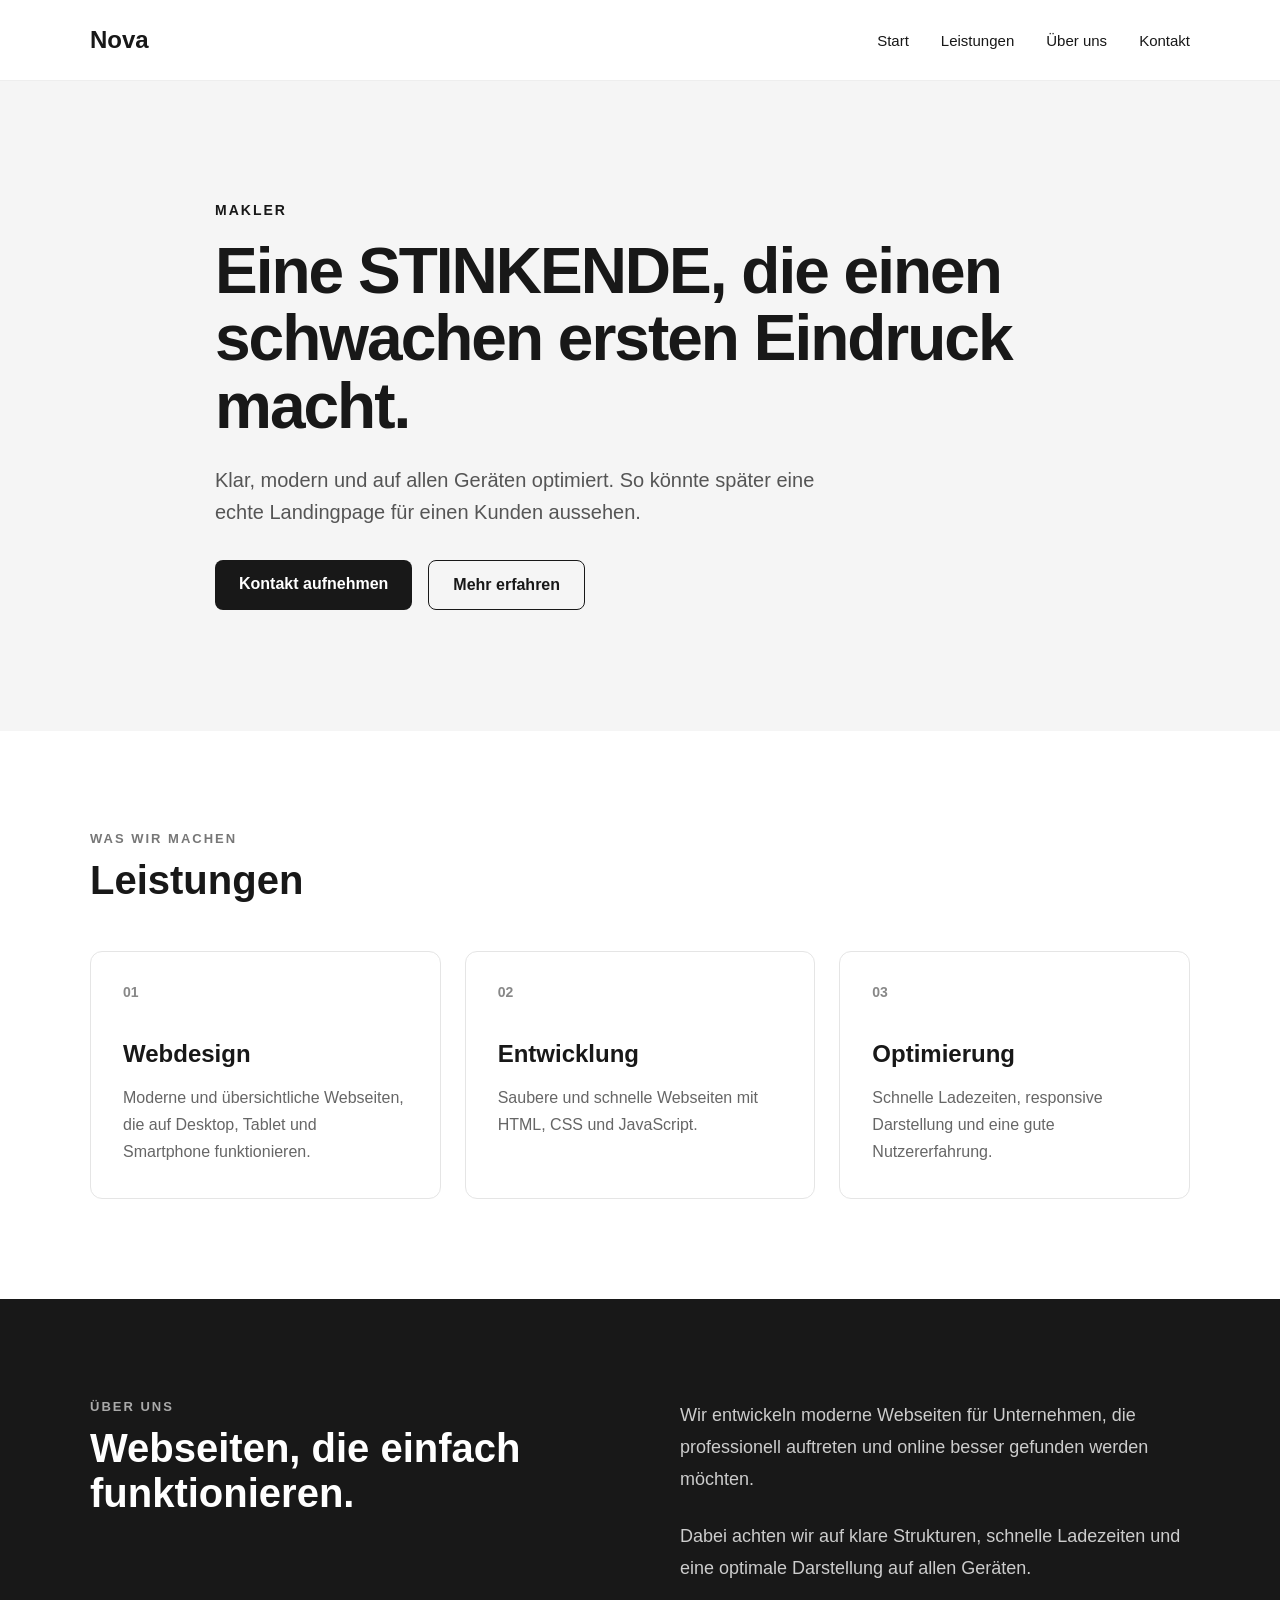
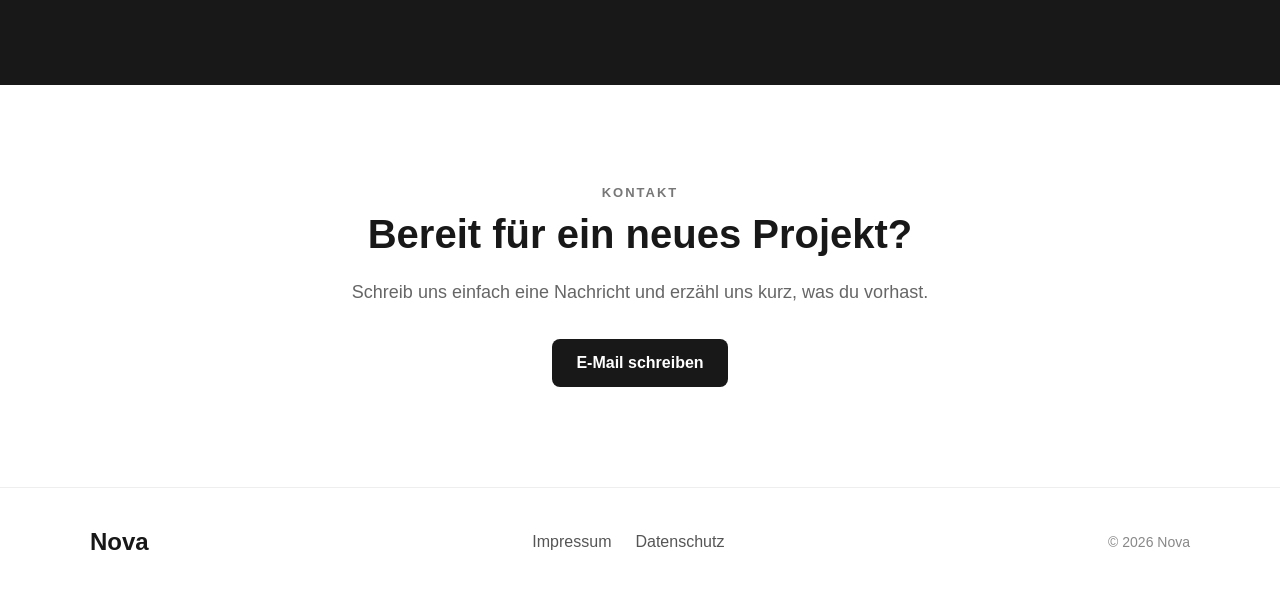
==== index.html @ 4a068061 "Update again hero headline" ====
<!DOCTYPE html>
<html lang="de">
<head>
    <meta charset="UTF-8">
    <meta name="viewport" content="width=device-width, initial-scale=1.0">

    <title>Makler</title>

    <link rel="stylesheet" href="css/style.css">
</head>

<body>

    <header class="header">
        <div class="container nav">
            <div class="logo">Nova</div>

            <nav>
                <a href="#start">Start</a>
                <a href="#leistungen">Leistungen</a>
                <a href="#ueber-uns">Über uns</a>
                <a href="#kontakt">Kontakt</a>
            </nav>
        </div>
    </header>

    <main>
        <section class="hero" id="start">
            <div class="container hero-content">
                <p class="eyebrow">MAKLER</p>

                <h1>Eine STINKENDE, die einen schwachen ersten Eindruck macht.</h1>

                <p class="hero-text">
                    Klar, modern und auf allen Geräten optimiert.
                    So könnte später eine echte Landingpage für einen Kunden aussehen.
                </p>

                <div class="hero-buttons">
                    <a class="button primary" href="#kontakt">Kontakt aufnehmen</a>
                    <a class="button secondary" href="#leistungen">Mehr erfahren</a>
                </div>
            </div>
        </section>

        <section class="section" id="leistungen">
    <div class="container">
        <p class="section-label">WAS WIR MACHEN</p>
        <h2>Leistungen</h2>

        <div class="services-grid">

            <article class="service-card">
                <span class="service-number">01</span>
                <h3>Webdesign</h3>
                <p>
                    Moderne und übersichtliche Webseiten,
                    die auf Desktop, Tablet und Smartphone funktionieren.
                </p>
            </article>

            <article class="service-card">
                <span class="service-number">02</span>
                <h3>Entwicklung</h3>
                <p>
                    Saubere und schnelle Webseiten mit HTML,
                    CSS und JavaScript.
                </p>
            </article>

            <article class="service-card">
                <span class="service-number">03</span>
                <h3>Optimierung</h3>
                <p>
                    Schnelle Ladezeiten, responsive Darstellung
                    und eine gute Nutzererfahrung.
                </p>
            </article>

        </div>
    </div>
</section>

        <section class="section about" id="ueber-uns">
    <div class="container about-grid">

        <div>
            <p class="section-label">ÜBER UNS</p>
            <h2>Webseiten, die einfach funktionieren.</h2>
        </div>

        <div class="about-text">
            <p>
                Wir entwickeln moderne Webseiten für Unternehmen,
                die professionell auftreten und online besser gefunden werden möchten.
            </p>

            <p>
                Dabei achten wir auf klare Strukturen, schnelle Ladezeiten
                und eine optimale Darstellung auf allen Geräten.
            </p>
        </div>

    </div>
</section>

        <section class="section contact" id="kontakt">
    <div class="container contact-content">

        <p class="section-label">KONTAKT</p>

        <h2>Bereit für ein neues Projekt?</h2>

        <p>
            Schreib uns einfach eine Nachricht und erzähl uns kurz,
            was du vorhast.
        </p>

        <a class="button primary" href="mailto:kontakt@example.de">
            E-Mail schreiben
        </a>

    </div>
</section>
    </main>

    <footer class="footer">
    <div class="container footer-content">

        <div class="logo">Nova</div>

        <div class="footer-links">
            <a href="#">Impressum</a>
            <a href="#">Datenschutz</a>
        </div>

        <p>© 2026 Nova</p>

    </div>
</footer>

    <script src="js/main.js"></script>
</body>
</html>
---- css/style.css ----
* {
    margin: 0;
    padding: 0;
    box-sizing: border-box;
}

html {
    scroll-behavior: smooth;
}

body {
    font-family: Arial, sans-serif;
    color: #181818;
    background: #ffffff;
}

.container {
    width: min(1100px, 90%);
    margin: 0 auto;
}

/* Navigation */

.header {
    border-bottom: 1px solid #eeeeee;
    background: #ffffff;
}

.nav {
    height: 80px;

    display: flex;
    align-items: center;
    justify-content: space-between;
}

.logo {
    font-size: 24px;
    font-weight: bold;
}

nav {
    display: flex;
    gap: 32px;
}

nav a {
    color: #181818;
    text-decoration: none;
    font-size: 15px;
}

/* Hero */

.hero {
    min-height: 650px;

    display: flex;
    align-items: center;

    background: #f5f5f5;
}

.hero-content {
    max-width: 850px;
}

.eyebrow {
    margin-bottom: 20px;

    font-size: 14px;
    font-weight: bold;
    letter-spacing: 2px;
}

.hero h1 {
    max-width: 800px;

    font-size: 64px;
    line-height: 1.05;
    letter-spacing: -2px;
}

.hero-text {
    max-width: 600px;
    margin-top: 24px;

    font-size: 20px;
    line-height: 1.6;
    color: #555555;
}

.hero-buttons {
    display: flex;
    gap: 16px;

    margin-top: 32px;
}

.button {
    display: inline-block;

    padding: 15px 24px;

    border-radius: 8px;

    text-decoration: none;
    font-weight: bold;
}

.primary {
    background: #181818;
    color: white;
}

.secondary {
    border: 1px solid #181818;
    color: #181818;
}

/* weitere Bereiche */

.section {
    padding: 100px 0;
}

.section h2 {
    font-size: 40px;
}

.section-label {
    margin-bottom: 12px;

    font-size: 13px;
    font-weight: bold;
    letter-spacing: 2px;
    color: #777777;
}

.services-grid {
    display: grid;
    grid-template-columns: repeat(3, 1fr);
    gap: 24px;

    margin-top: 48px;
}

.service-card {
    padding: 32px;

    border: 1px solid #e5e5e5;
    border-radius: 12px;

    background: #ffffff;
}

.service-number {
    display: block;

    margin-bottom: 40px;

    font-size: 14px;
    font-weight: bold;
    color: #888888;
}

.service-card h3 {
    margin-bottom: 16px;

    font-size: 24px;
}

.service-card p {
    line-height: 1.7;
    color: #666666;
}

/* Über uns */

.about {
    background: #181818;
    color: #ffffff;
}

.about-grid {
    display: grid;
    grid-template-columns: 1fr 1fr;
    gap: 80px;
}

.about h2 {
    max-width: 500px;
}

.about .section-label {
    color: #aaaaaa;
}

.about-text {
    display: flex;
    flex-direction: column;
    gap: 24px;

    font-size: 18px;
    line-height: 1.8;
    color: #cccccc;
}

/* Kontakt */

.contact {
    text-align: center;
}

.contact-content {
    max-width: 700px;
}

.contact h2 {
    margin-bottom: 20px;
}

.contact p:not(.section-label) {
    margin-bottom: 32px;

    font-size: 18px;
    line-height: 1.7;
    color: #666666;
}

/* Footer */

.footer {
    padding: 40px 0;

    border-top: 1px solid #eeeeee;
}

.footer-content {
    display: flex;
    align-items: center;
    justify-content: space-between;
    gap: 24px;
}

.footer-links {
    display: flex;
    gap: 24px;
}

.footer a {
    color: #555555;
    text-decoration: none;
}

.footer p {
    font-size: 14px;
    color: #888888;
}

@media (max-width: 800px) {

    .about-grid {
    grid-template-columns: 1fr;
    gap: 40px;
}

.footer-content {
    flex-direction: column;
}
    .nav {
        height: auto;
        padding: 24px 0;

        flex-direction: column;
        gap: 20px;
    }

    nav {
        flex-wrap: wrap;
        justify-content: center;
        gap: 16px;
    }

    .hero {
        min-height: auto;
        padding: 100px 0;
    }

    .hero h1 {
        font-size: 44px;
        letter-spacing: -1px;
    }

    .hero-text {
        font-size: 18px;
    }

    .hero-buttons {
        flex-direction: column;
        align-items: flex-start;
    }

    .services-grid {
        grid-template-columns: 1fr;
    }

    .section {
        padding: 70px 0;
    }
}
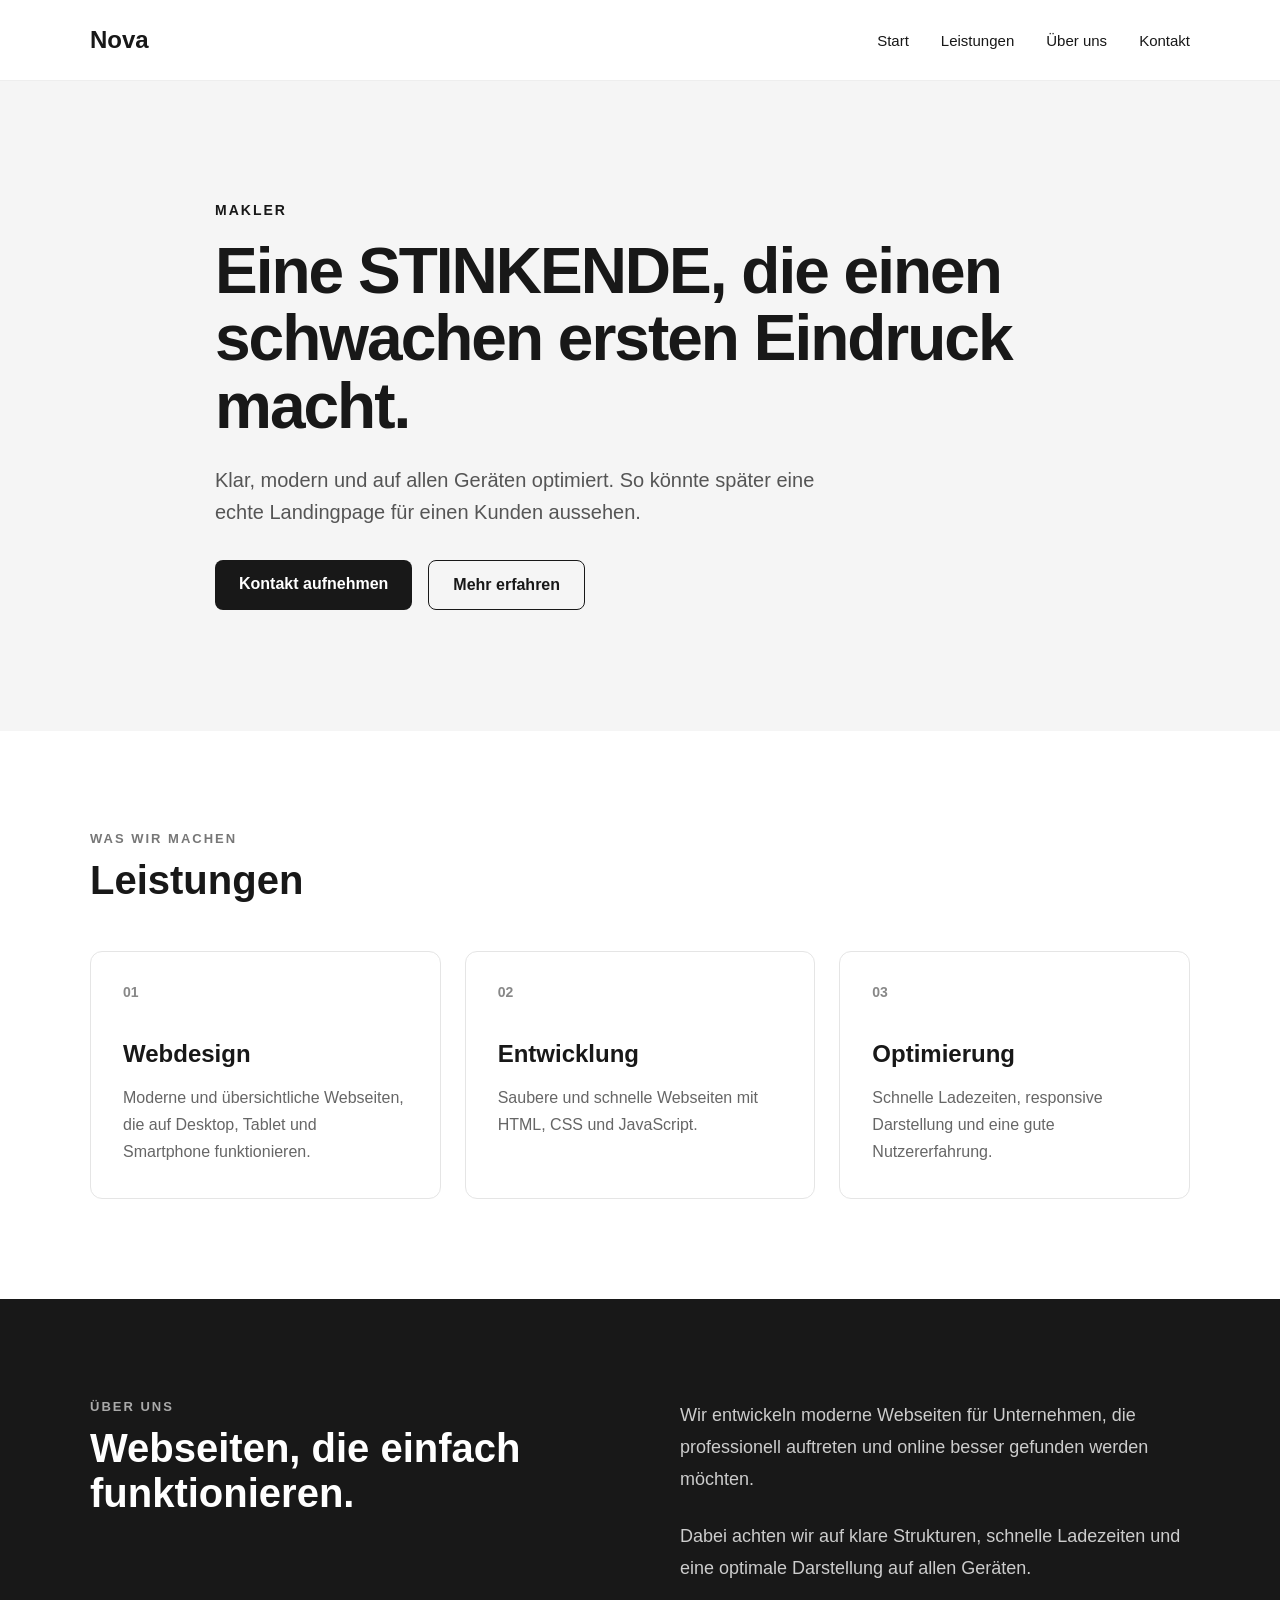
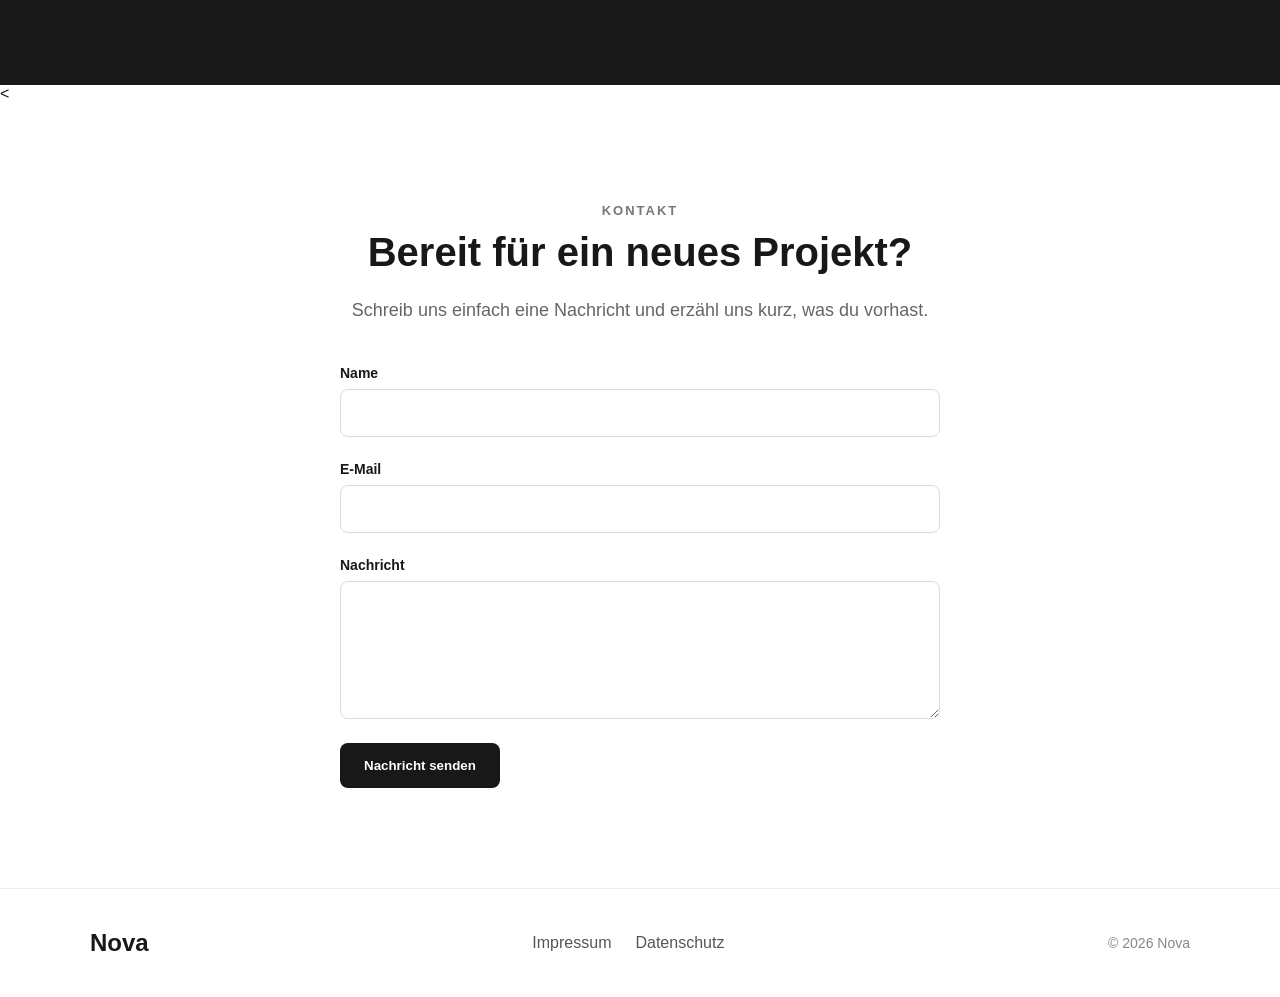
==== commit ebb48c97: "Add contact form" ====
--- a/index.html
+++ b/index.html
@@ -1,5 +1,6 @@
 <!DOCTYPE html>
 <html lang="de">
+
 <head>
     <meta charset="UTF-8">
     <meta name="viewport" content="width=device-width, initial-scale=1.0">
@@ -44,101 +45,119 @@
         </section>
 
         <section class="section" id="leistungen">
-    <div class="container">
-        <p class="section-label">WAS WIR MACHEN</p>
-        <h2>Leistungen</h2>
+            <div class="container">
+                <p class="section-label">WAS WIR MACHEN</p>
+                <h2>Leistungen</h2>
 
-        <div class="services-grid">
+                <div class="services-grid">
 
-            <article class="service-card">
-                <span class="service-number">01</span>
-                <h3>Webdesign</h3>
-                <p>
-                    Moderne und übersichtliche Webseiten,
-                    die auf Desktop, Tablet und Smartphone funktionieren.
-                </p>
-            </article>
+                    <article class="service-card">
+                        <span class="service-number">01</span>
+                        <h3>Webdesign</h3>
+                        <p>
+                            Moderne und übersichtliche Webseiten,
+                            die auf Desktop, Tablet und Smartphone funktionieren.
+                        </p>
+                    </article>
 
-            <article class="service-card">
-                <span class="service-number">02</span>
-                <h3>Entwicklung</h3>
-                <p>
-                    Saubere und schnelle Webseiten mit HTML,
-                    CSS und JavaScript.
-                </p>
-            </article>
+                    <article class="service-card">
+                        <span class="service-number">02</span>
+                        <h3>Entwicklung</h3>
+                        <p>
+                            Saubere und schnelle Webseiten mit HTML,
+                            CSS und JavaScript.
+                        </p>
+                    </article>
 
-            <article class="service-card">
-                <span class="service-number">03</span>
-                <h3>Optimierung</h3>
-                <p>
-                    Schnelle Ladezeiten, responsive Darstellung
-                    und eine gute Nutzererfahrung.
-                </p>
-            </article>
+                    <article class="service-card">
+                        <span class="service-number">03</span>
+                        <h3>Optimierung</h3>
+                        <p>
+                            Schnelle Ladezeiten, responsive Darstellung
+                            und eine gute Nutzererfahrung.
+                        </p>
+                    </article>
 
-        </div>
-    </div>
-</section>
+                </div>
+            </div>
+        </section>
 
         <section class="section about" id="ueber-uns">
-    <div class="container about-grid">
+            <div class="container about-grid">
 
-        <div>
-            <p class="section-label">ÜBER UNS</p>
-            <h2>Webseiten, die einfach funktionieren.</h2>
-        </div>
+                <div>
+                    <p class="section-label">ÜBER UNS</p>
+                    <h2>Webseiten, die einfach funktionieren.</h2>
+                </div>
 
-        <div class="about-text">
-            <p>
-                Wir entwickeln moderne Webseiten für Unternehmen,
-                die professionell auftreten und online besser gefunden werden möchten.
-            </p>
+                <div class="about-text">
+                    <p>
+                        Wir entwickeln moderne Webseiten für Unternehmen,
+                        die professionell auftreten und online besser gefunden werden möchten.
+                    </p>
 
-            <p>
-                Dabei achten wir auf klare Strukturen, schnelle Ladezeiten
-                und eine optimale Darstellung auf allen Geräten.
-            </p>
-        </div>
+                    <p>
+                        Dabei achten wir auf klare Strukturen, schnelle Ladezeiten
+                        und eine optimale Darstellung auf allen Geräten.
+                    </p>
+                </div>
 
-    </div>
-</section>
+            </div>
+        </section>
 
-        <section class="section contact" id="kontakt">
-    <div class="container contact-content">
+        <<section class="section contact" id="kontakt">
+            <div class="container contact-content">
 
-        <p class="section-label">KONTAKT</p>
+                <p class="section-label">KONTAKT</p>
 
-        <h2>Bereit für ein neues Projekt?</h2>
+                <h2>Bereit für ein neues Projekt?</h2>
 
-        <p>
-            Schreib uns einfach eine Nachricht und erzähl uns kurz,
-            was du vorhast.
-        </p>
+                <p>
+                    Schreib uns einfach eine Nachricht und erzähl uns kurz,
+                    was du vorhast.
+                </p>
 
-        <a class="button primary" href="mailto:kontakt@example.de">
-            E-Mail schreiben
-        </a>
+                <form class="contact-form" action="https://formspree.io/f/xwlevbbd" method="POST">
+                    <div class="form-group">
+                        <label for="name">Name</label>
+                        <input type="text" id="name" name="name" required>
+                    </div>
 
-    </div>
-</section>
+                    <div class="form-group">
+                        <label for="email">E-Mail</label>
+                        <input type="email" id="email" name="email" required>
+                    </div>
+
+                    <div class="form-group">
+                        <label for="message">Nachricht</label>
+                        <textarea id="message" name="message" rows="6" required></textarea>
+                    </div>
+
+                    <button class="button primary" type="submit">
+                        Nachricht senden
+                    </button>
+                </form>
+
+            </div>
+            </section>
     </main>
 
     <footer class="footer">
-    <div class="container footer-content">
+        <div class="container footer-content">
 
-        <div class="logo">Nova</div>
+            <div class="logo">Nova</div>
 
-        <div class="footer-links">
-            <a href="#">Impressum</a>
-            <a href="#">Datenschutz</a>
+            <div class="footer-links">
+                <a href="#">Impressum</a>
+                <a href="#">Datenschutz</a>
+            </div>
+
+            <p>© 2026 Nova</p>
+
         </div>
-
-        <p>© 2026 Nova</p>
-
-    </div>
-</footer>
+    </footer>
 
     <script src="js/main.js"></script>
 </body>
+
 </html>
--- a/css/style.css
+++ b/css/style.css
@@ -258,16 +258,64 @@
     color: #888888;
 }
 
+.contact-form {
+    max-width: 600px;
+    margin: 40px auto 0;
+
+    display: flex;
+    flex-direction: column;
+    gap: 24px;
+
+    text-align: left;
+}
+
+.form-group {
+    display: flex;
+    flex-direction: column;
+    gap: 8px;
+}
+
+.form-group label {
+    font-size: 14px;
+    font-weight: bold;
+}
+
+.form-group input,
+.form-group textarea {
+    width: 100%;
+
+    padding: 14px 16px;
+
+    border: 1px solid #dcdcdc;
+    border-radius: 8px;
+
+    font: inherit;
+    background: #ffffff;
+}
+
+.form-group input:focus,
+.form-group textarea:focus {
+    outline: 2px solid #181818;
+    outline-offset: 2px;
+}
+
+.contact-form button {
+    border: none;
+    cursor: pointer;
+    align-self: flex-start;
+}
+
 @media (max-width: 800px) {
 
     .about-grid {
-    grid-template-columns: 1fr;
-    gap: 40px;
-}
-
-.footer-content {
-    flex-direction: column;
-}
+        grid-template-columns: 1fr;
+        gap: 40px;
+    }
+
+    .footer-content {
+        flex-direction: column;
+    }
+
     .nav {
         height: auto;
         padding: 24px 0;
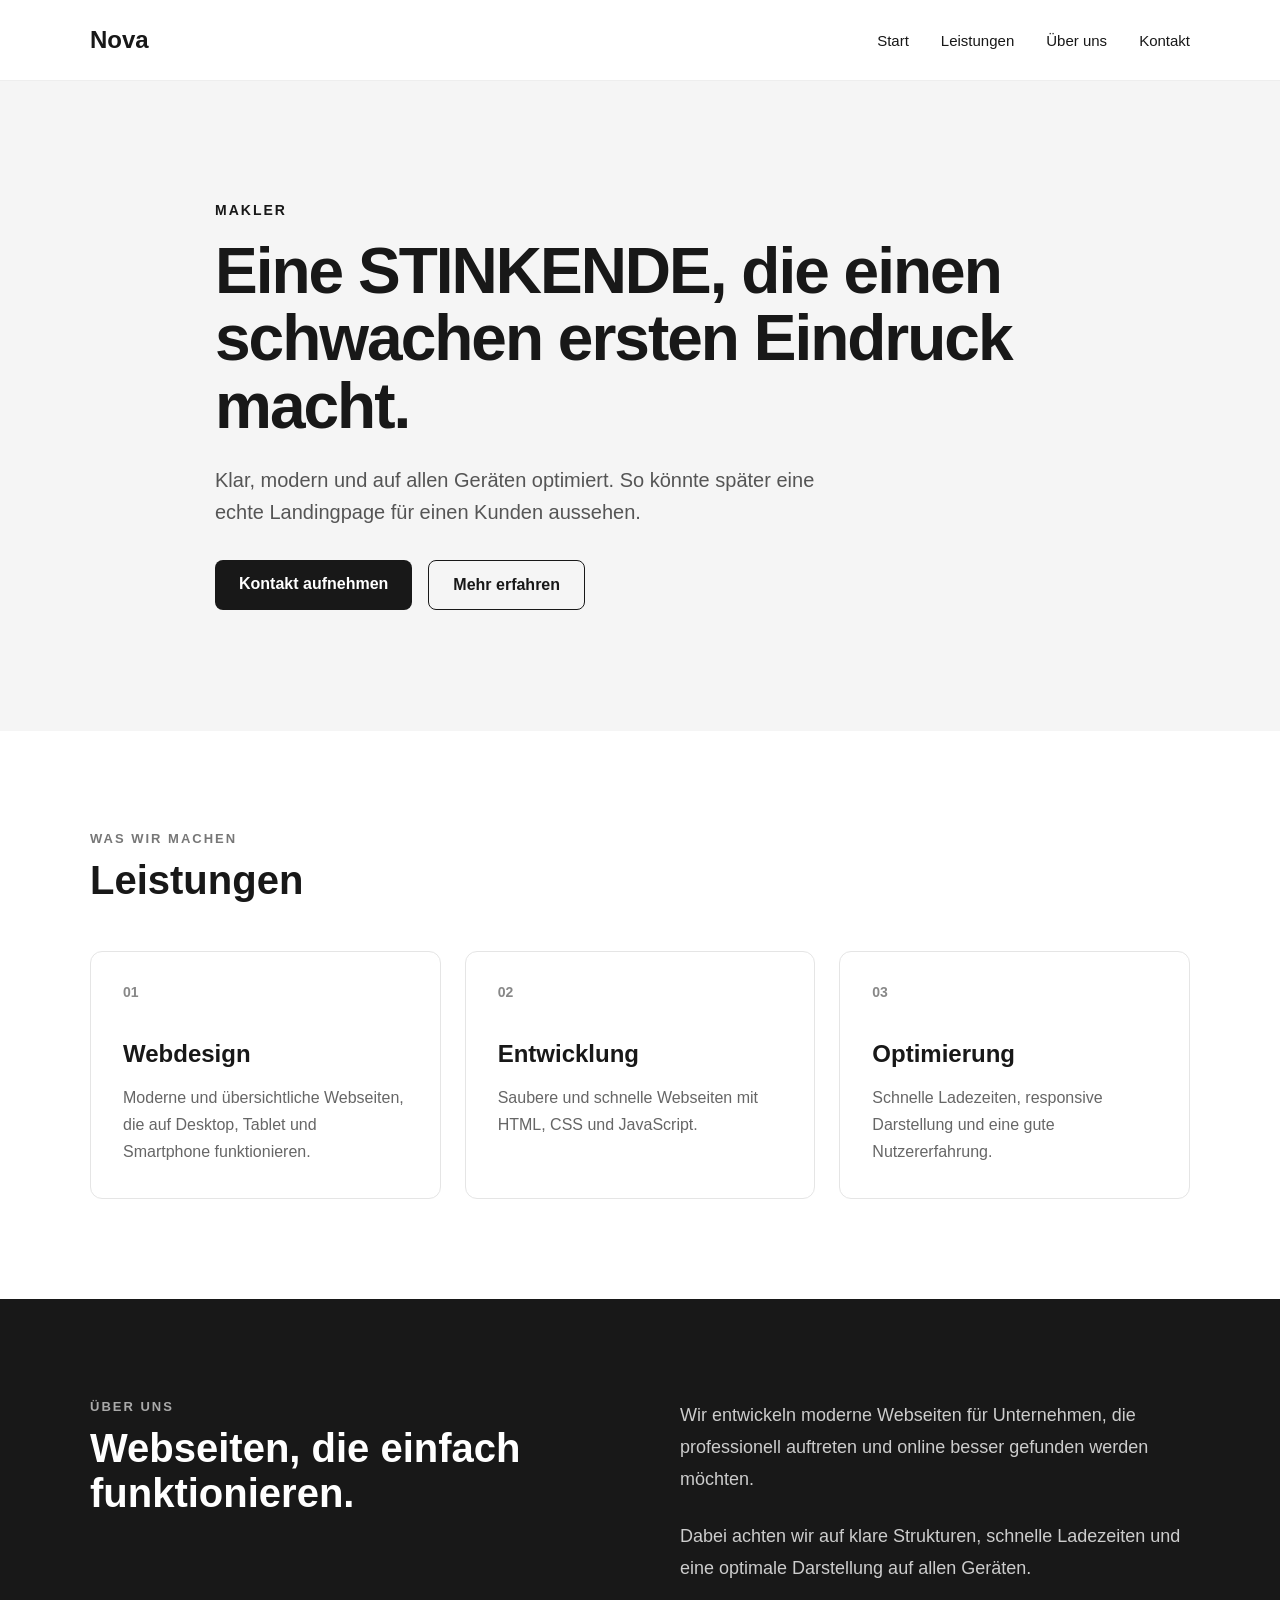
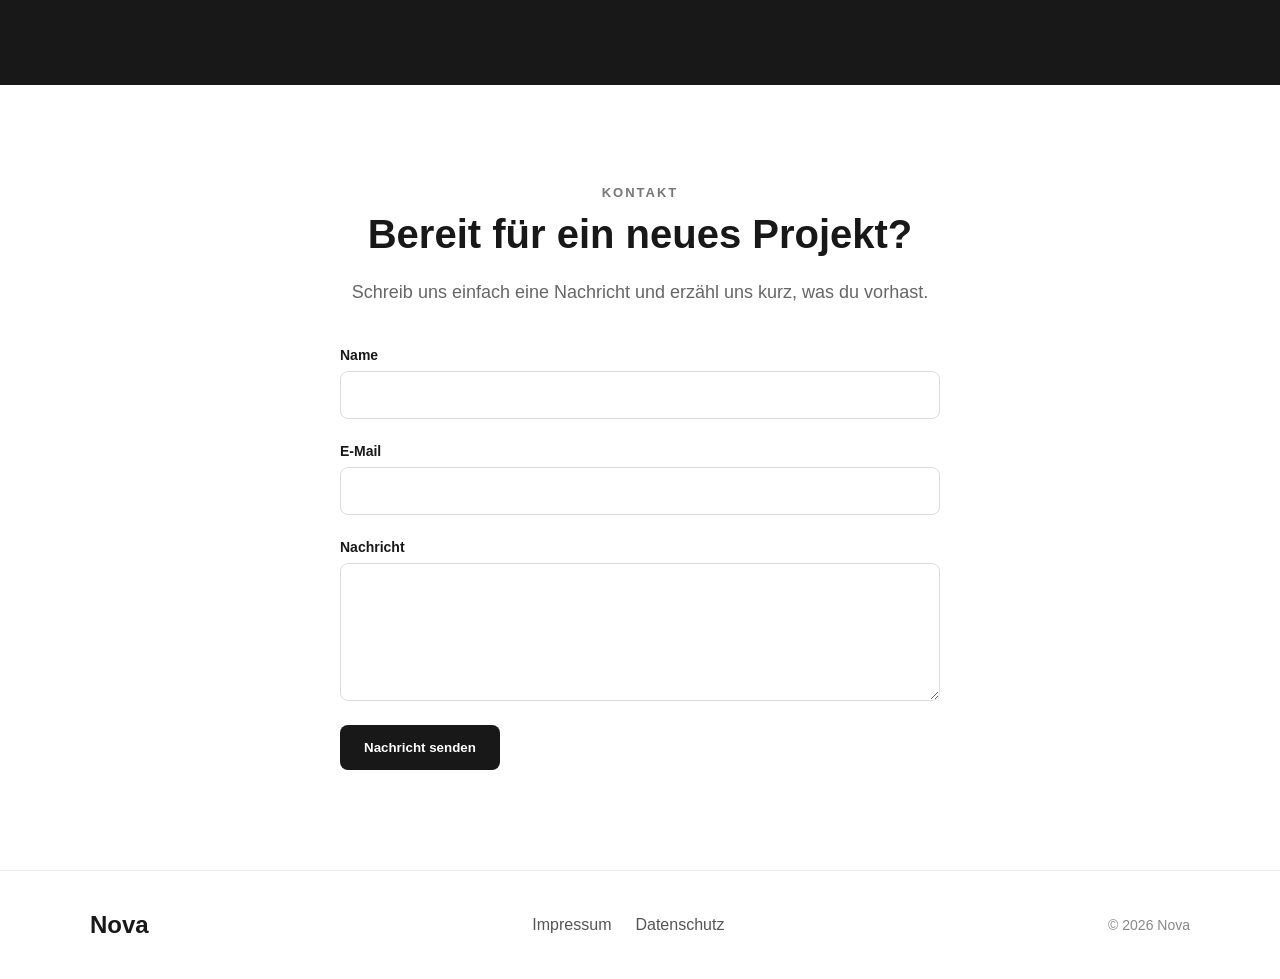
==== commit 21476e91: "Fix contact section markup" ====
--- a/index.html
+++ b/index.html
@@ -105,7 +105,7 @@
             </div>
         </section>
 
-        <<section class="section contact" id="kontakt">
+        <section class="section contact" id="kontakt">
             <div class="container contact-content">
 
                 <p class="section-label">KONTAKT</p>
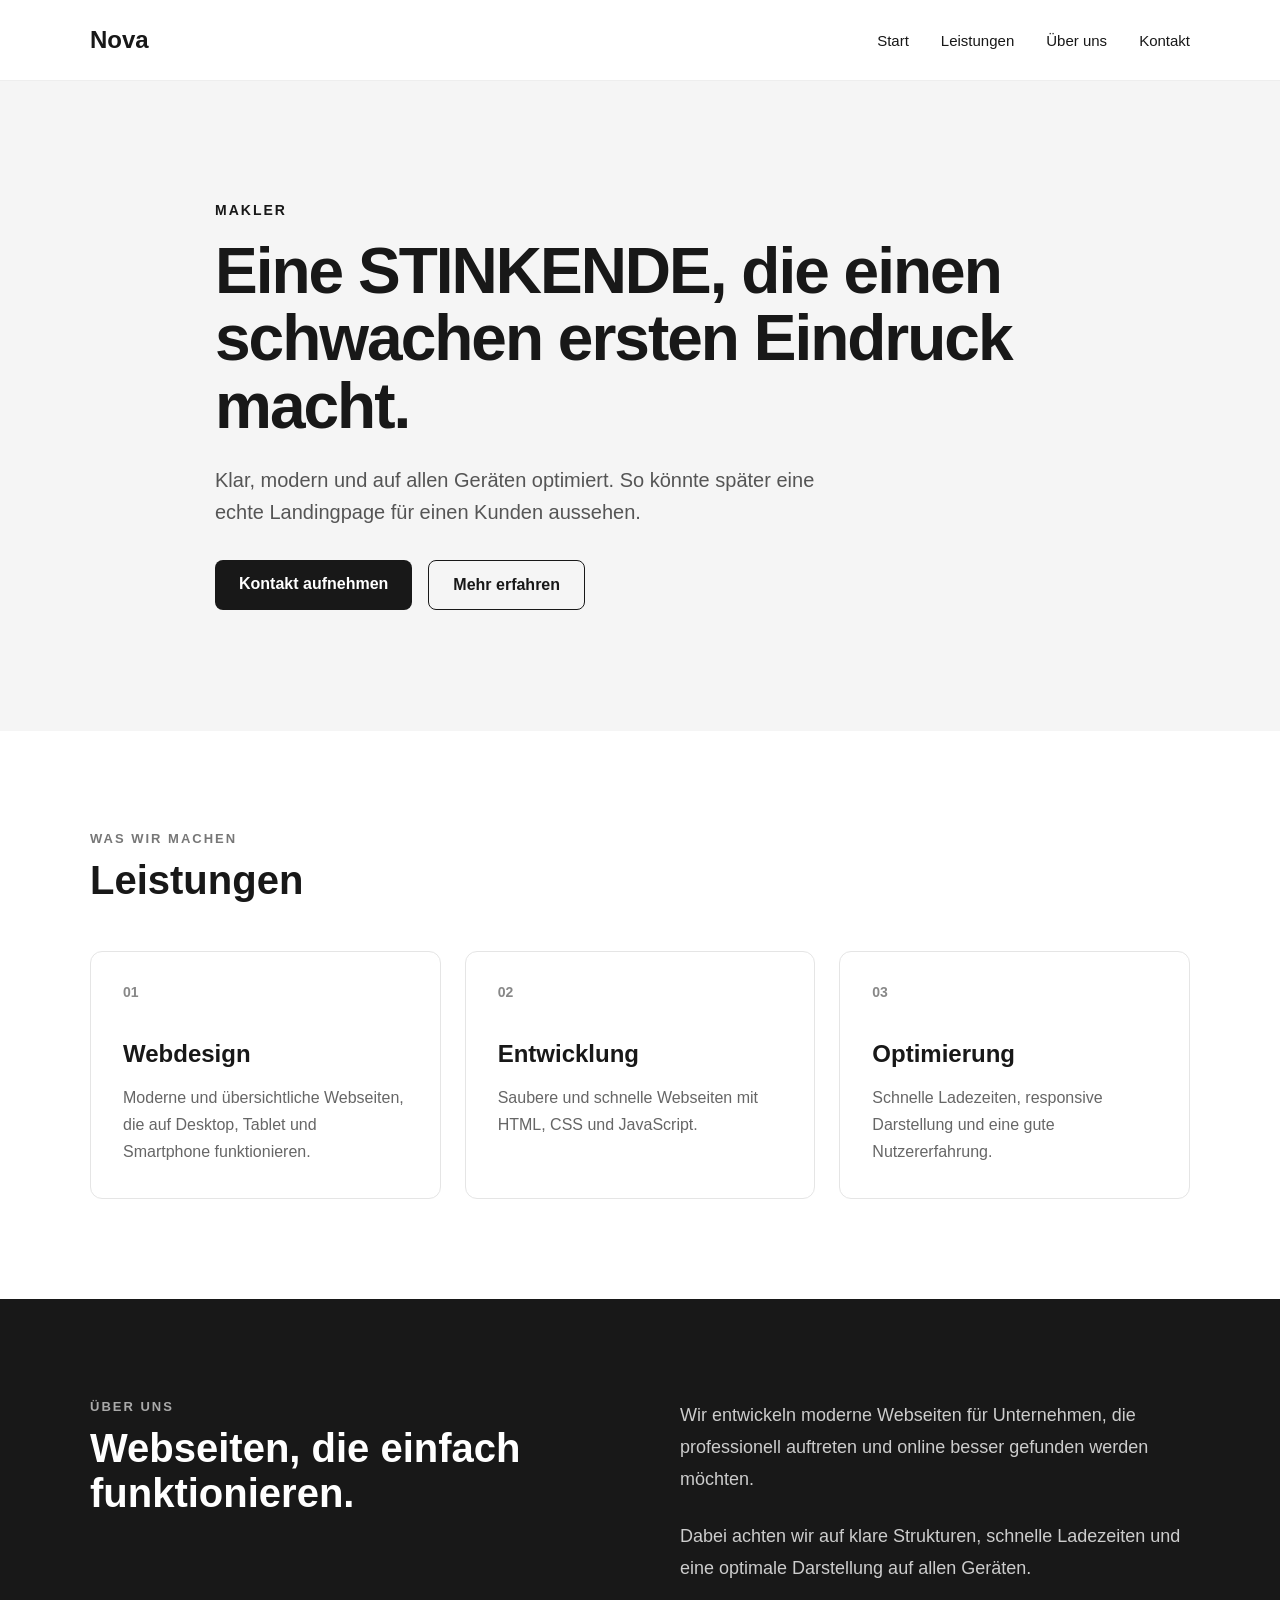
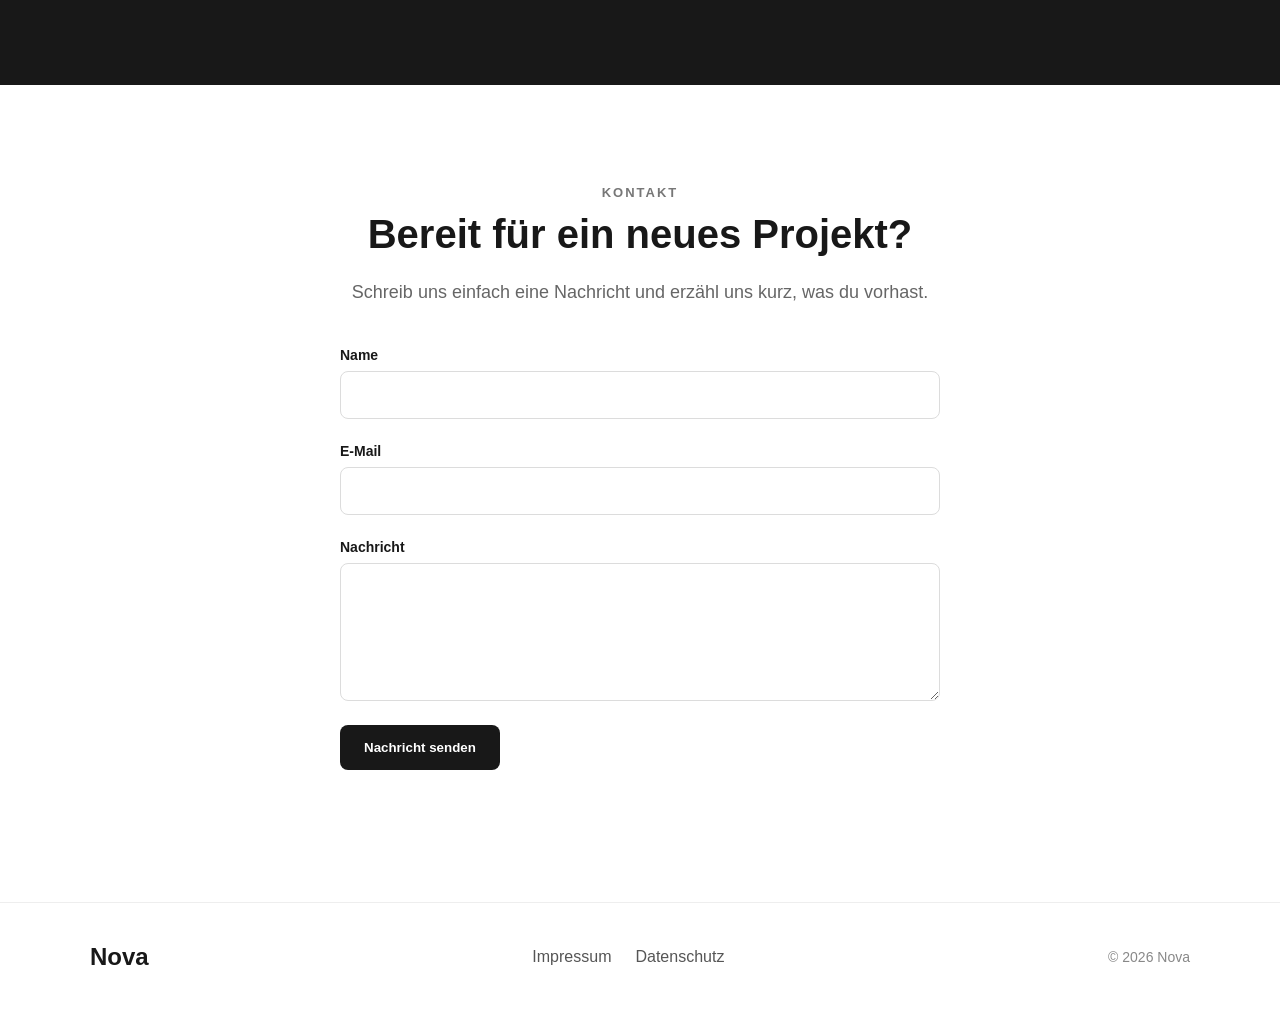
==== commit 7629076b: "Add contact form success message" ====
--- a/index.html
+++ b/index.html
@@ -138,6 +138,8 @@
                     </button>
                 </form>
 
+                <p id="form-status" class="form-status"></p>
+
             </div>
             </section>
     </main>
--- a/css/style.css
+++ b/css/style.css
@@ -305,6 +305,19 @@
     align-self: flex-start;
 }
 
+.form-status {
+    margin-top: 20px;
+
+    font-size: 16px;
+    font-weight: bold;
+    text-align: center;
+}
+
+.contact-form button:disabled {
+    opacity: 0.6;
+    cursor: not-allowed;
+}
+
 @media (max-width: 800px) {
 
     .about-grid {
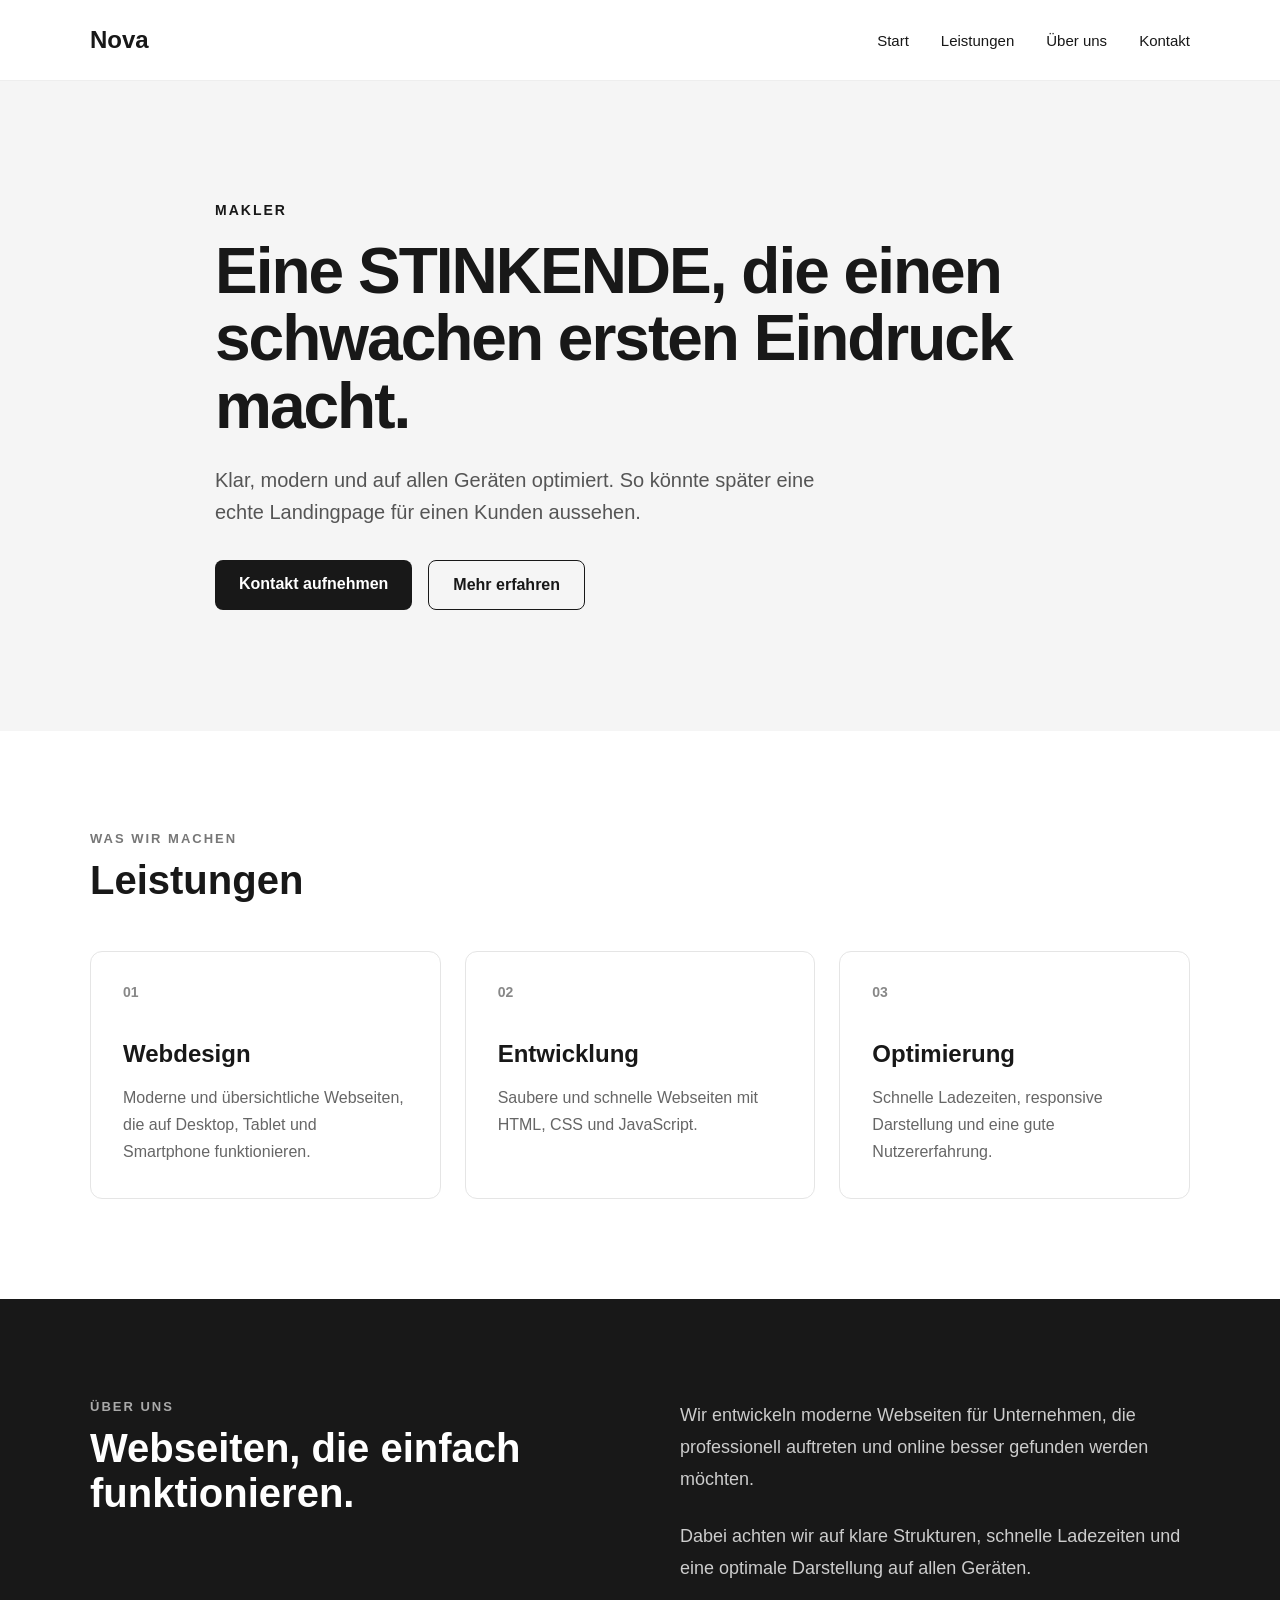
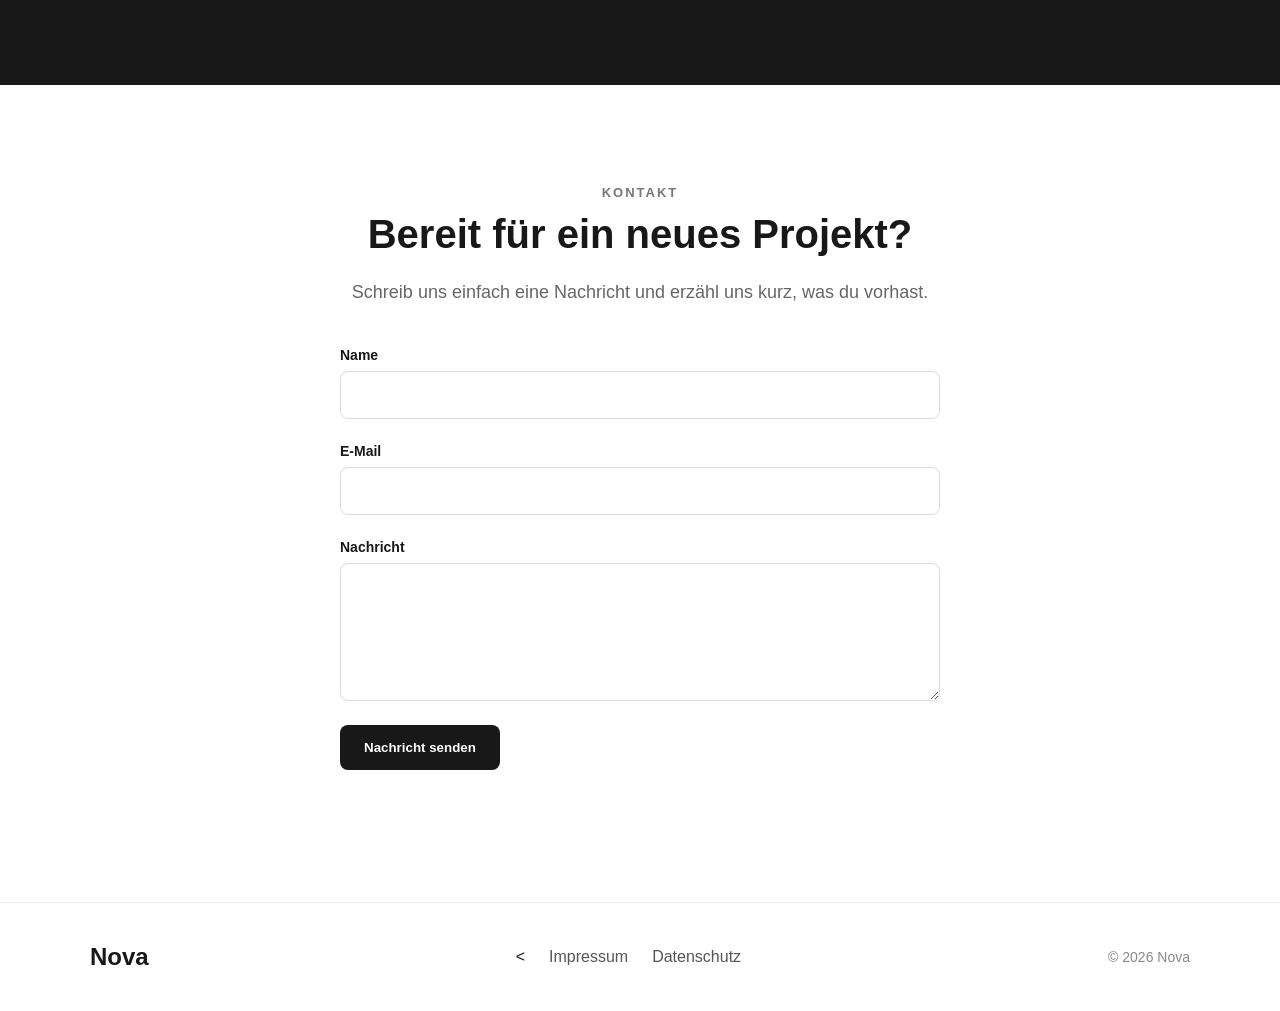
==== commit 80ff3bd6: "Add legal pages" ====
--- a/index.html
+++ b/index.html
@@ -5,7 +5,21 @@
     <meta charset="UTF-8">
     <meta name="viewport" content="width=device-width, initial-scale=1.0">
 
-    <title>Makler</title>
+    <title>Nova – Moderne Websites für Unternehmen</title>
+
+    <meta
+        name="description"
+        content="Nova entwickelt moderne, schnelle und responsive Websites für Unternehmen."
+    >
+
+    <meta name="robots" content="index, follow">
+
+    <meta property="og:title" content="Nova – Moderne Websites für Unternehmen">
+    <meta
+        property="og:description"
+        content="Moderne, schnelle und responsive Websites für Unternehmen."
+    >
+    <meta property="og:type" content="website">
 
     <link rel="stylesheet" href="css/style.css">
 </head>
@@ -150,8 +164,8 @@
             <div class="logo">Nova</div>
 
             <div class="footer-links">
-                <a href="#">Impressum</a>
-                <a href="#">Datenschutz</a>
+                <<a href="impressum.html">Impressum</a>
+<a href="datenschutz.html">Datenschutz</a>
             </div>
 
             <p>© 2026 Nova</p>
--- a/css/style.css
+++ b/css/style.css
@@ -318,6 +318,35 @@
     cursor: not-allowed;
 }
 
+.logo {
+    color: #181818;
+    text-decoration: none;
+}
+
+.legal-page {
+    padding: 100px 0;
+}
+
+.legal-content {
+    max-width: 800px;
+}
+
+.legal-content h1 {
+    margin-bottom: 48px;
+    font-size: 48px;
+}
+
+.legal-content h2 {
+    margin-top: 40px;
+    margin-bottom: 12px;
+    font-size: 24px;
+}
+
+.legal-content p {
+    line-height: 1.8;
+    color: #555555;
+}
+
 @media (max-width: 800px) {
 
     .about-grid {
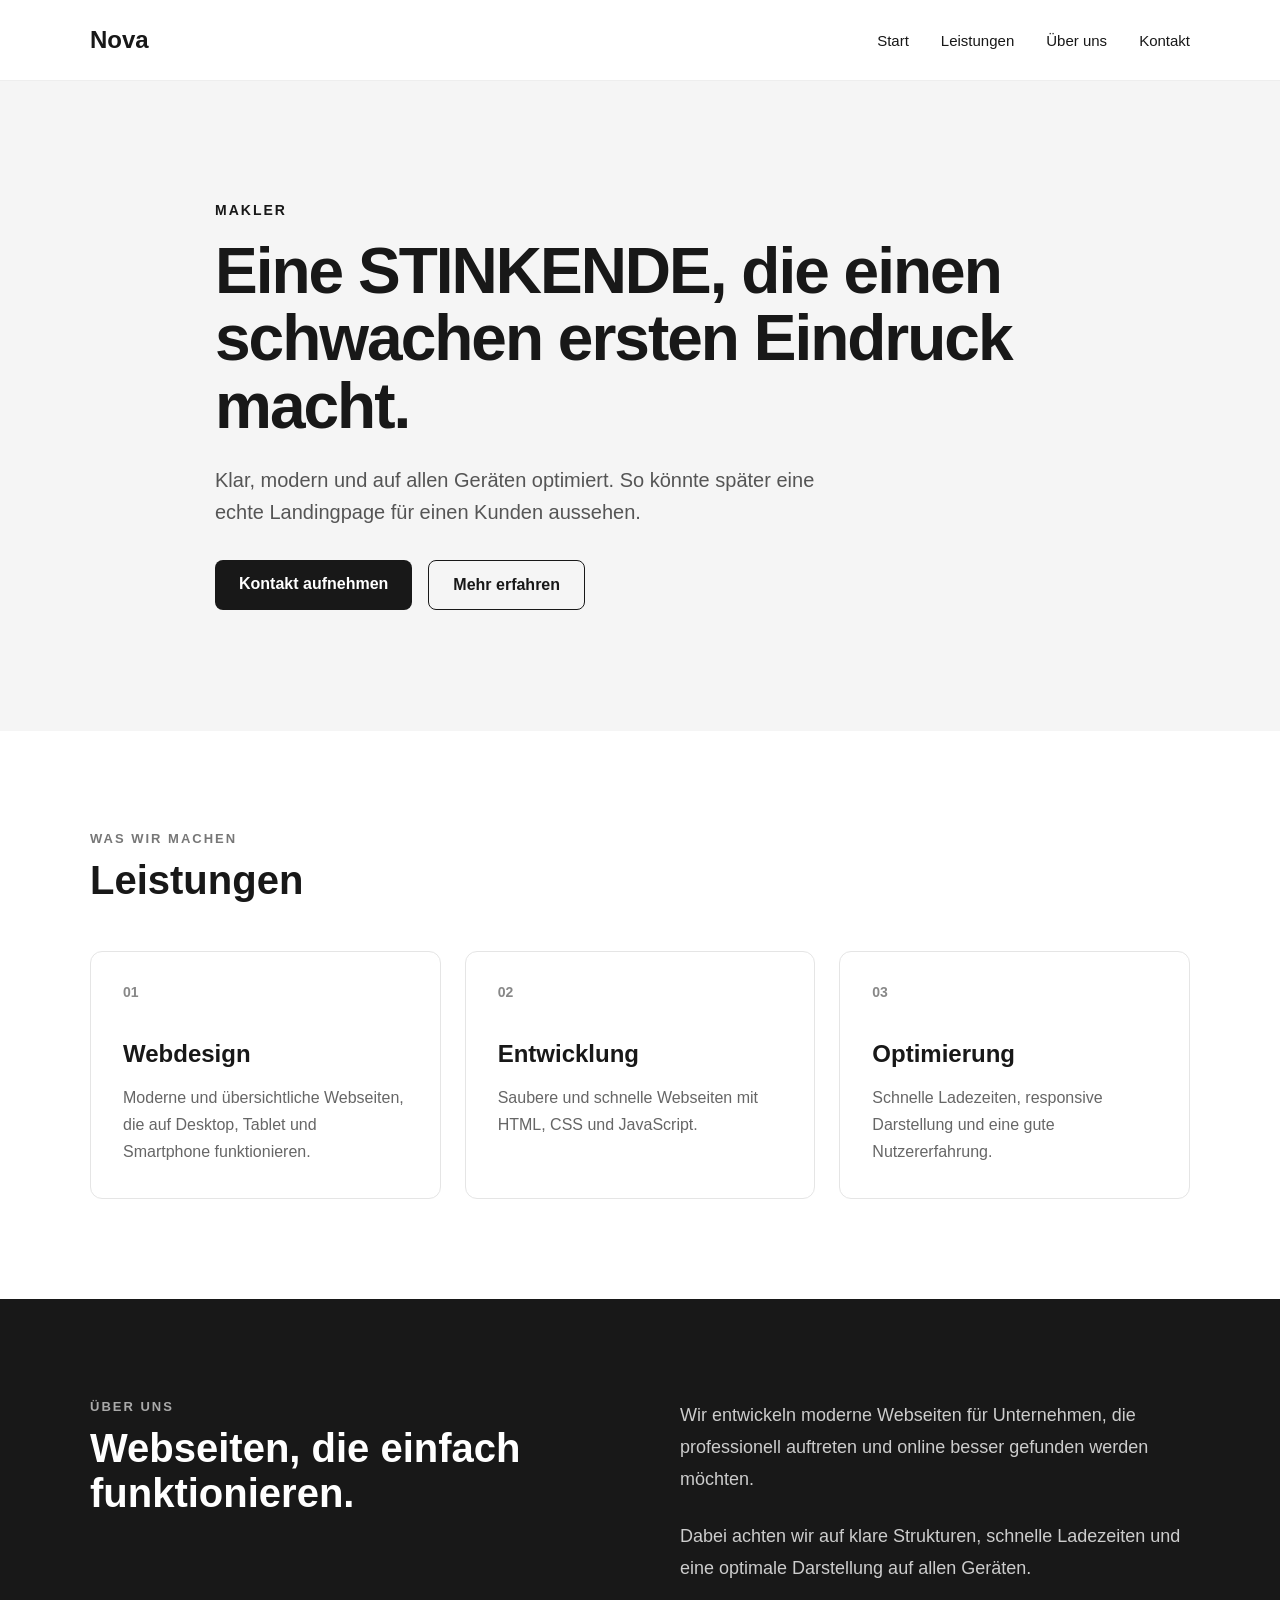
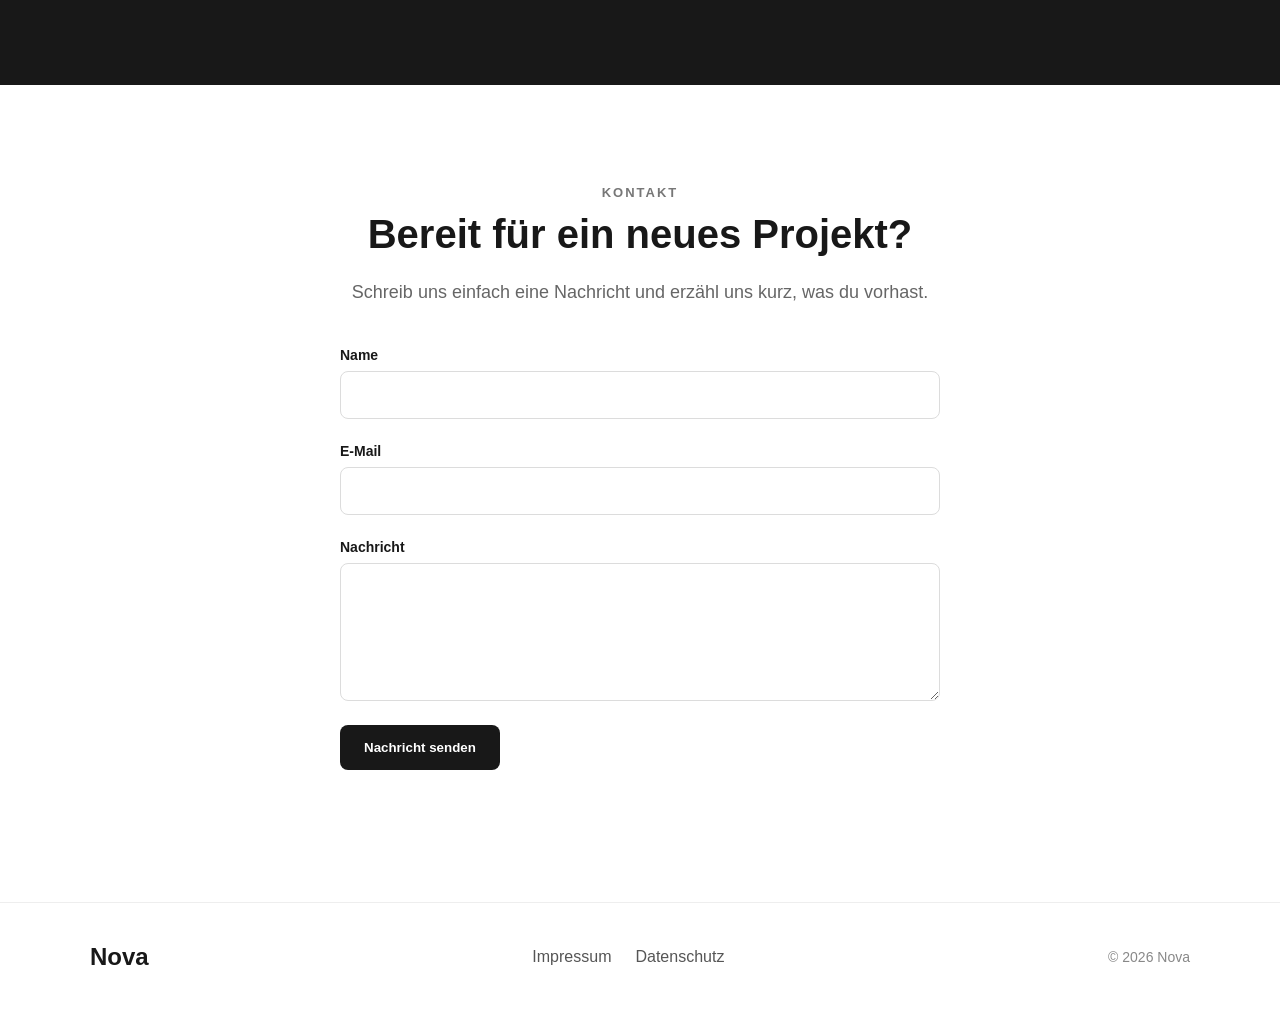
==== commit f306712b: "Add favicon and social preview metadata" ====
--- a/index.html
+++ b/index.html
@@ -21,7 +21,19 @@
     >
     <meta property="og:type" content="website">
 
+    <meta
+        property="og:url"
+        content="https://landingpage-demo-9km.pages.dev/"
+    >
+
+    <meta
+        property="og:image"
+        content="https://landingpage-demo-9km.pages.dev/assets/og-image.jpg"
+    >
+
     <link rel="stylesheet" href="css/style.css">
+
+    <link rel="icon" type="image/jpeg" href="assets/favicon.jpg">
 </head>
 
 <body>
@@ -155,7 +167,7 @@
                 <p id="form-status" class="form-status"></p>
 
             </div>
-            </section>
+        </section>
     </main>
 
     <footer class="footer">
@@ -164,8 +176,8 @@
             <div class="logo">Nova</div>
 
             <div class="footer-links">
-                <<a href="impressum.html">Impressum</a>
-<a href="datenschutz.html">Datenschutz</a>
+                <a href="impressum.html">Impressum</a>
+                <a href="datenschutz.html">Datenschutz</a>
             </div>
 
             <p>© 2026 Nova</p>
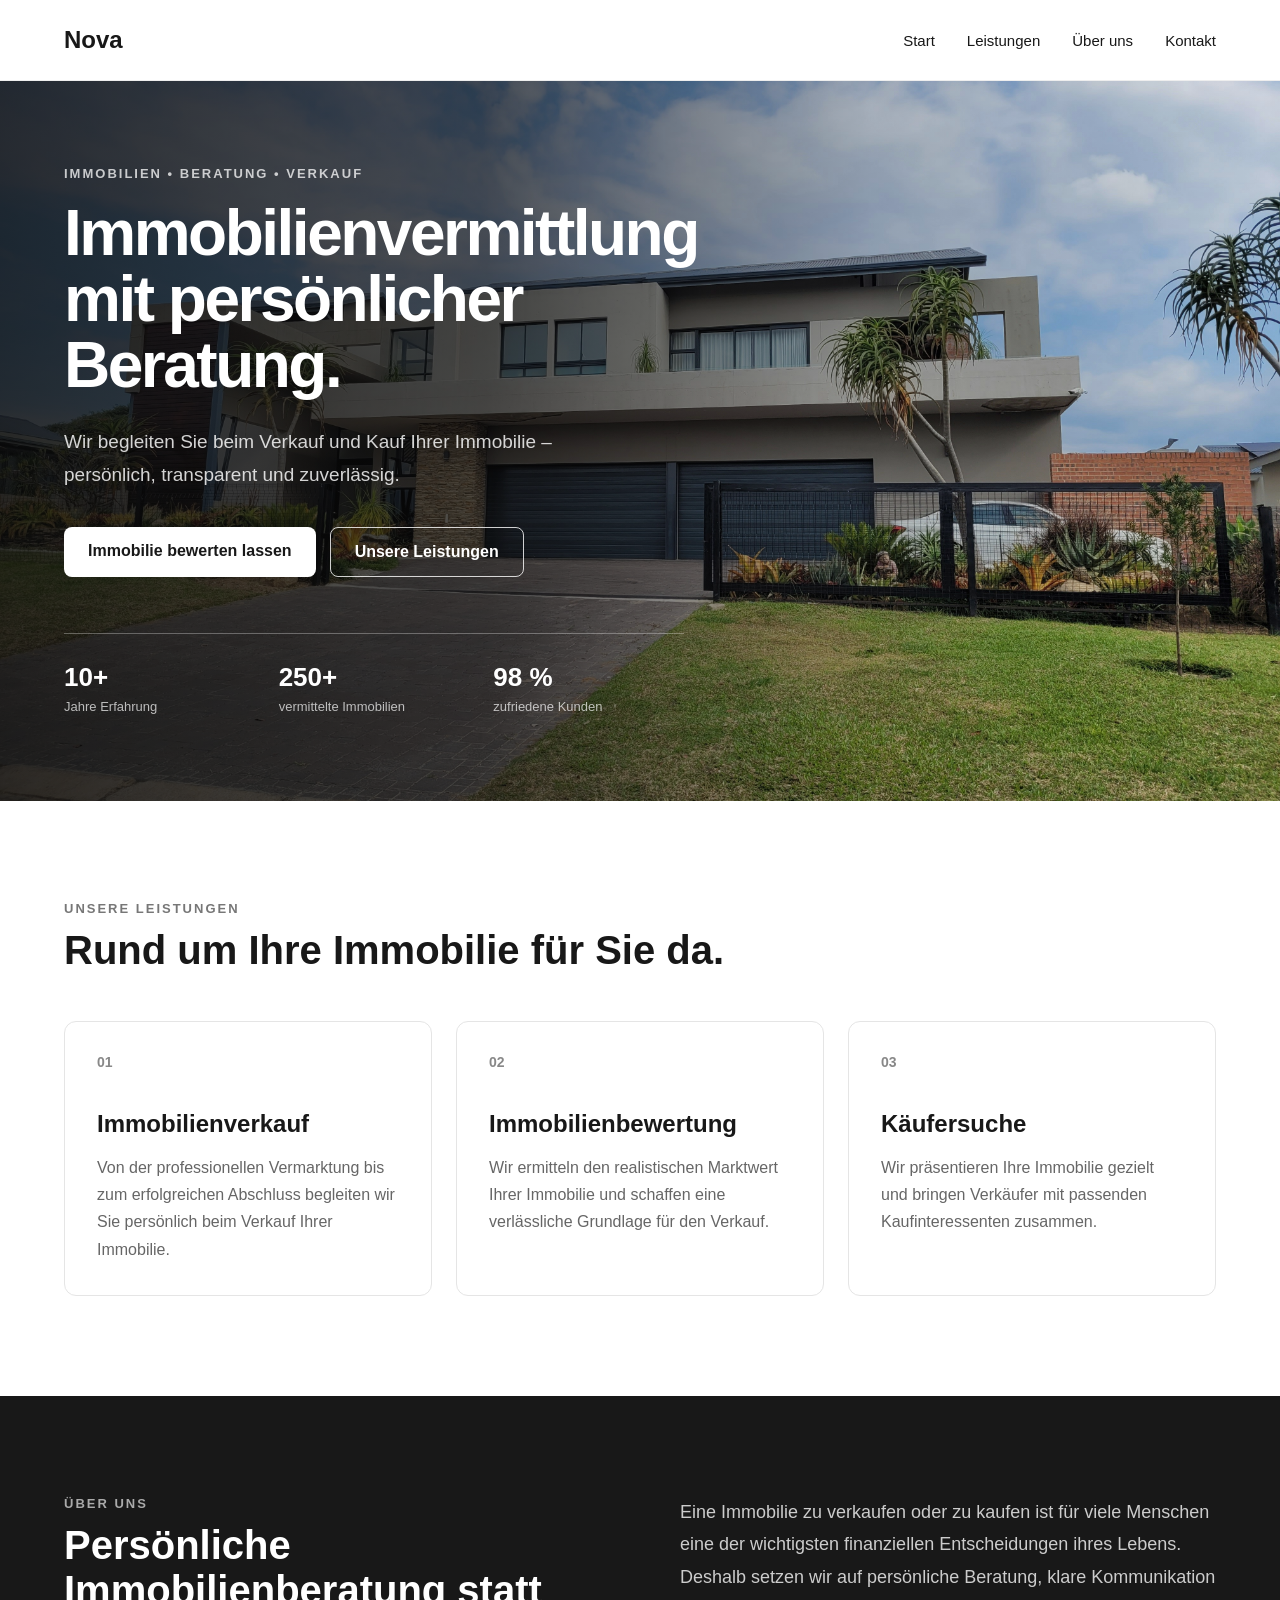
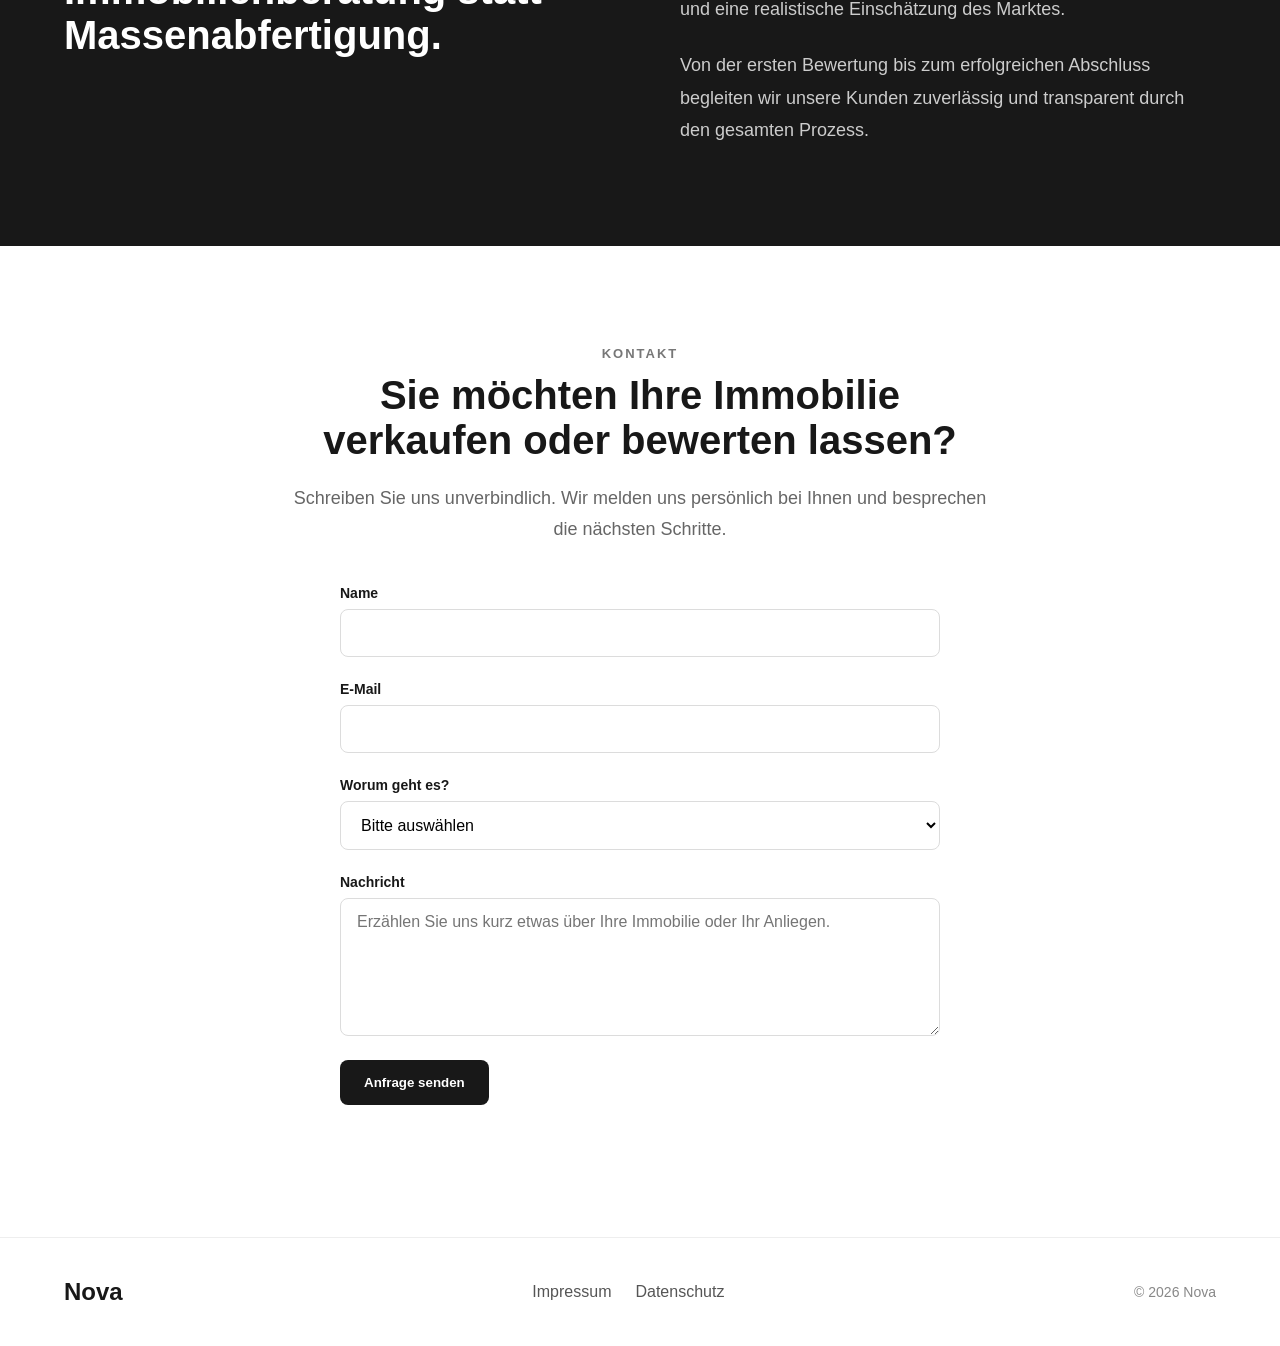
==== commit 276534e7: "stsyle etc" ====
--- a/index.html
+++ b/index.html
@@ -3,23 +3,41 @@
 
 <head>
     <meta charset="UTF-8">
-    <meta name="viewport" content="width=device-width, initial-scale=1.0">
-
-    <title>Nova – Moderne Websites für Unternehmen</title>
+
+    <meta
+        name="viewport"
+        content="width=device-width, initial-scale=1.0"
+    >
+
+    <title>Nova Immobilien – Verkauf, Bewertung & Beratung</title>
 
     <meta
         name="description"
-        content="Nova entwickelt moderne, schnelle und responsive Websites für Unternehmen."
+        content="Nova Immobilien begleitet Sie persönlich beim Verkauf, Kauf und bei der Bewertung Ihrer Immobilie."
     >
 
     <meta name="robots" content="index, follow">
 
-    <meta property="og:title" content="Nova – Moderne Websites für Unternehmen">
+    <link
+        rel="canonical"
+        href="https://landingpage-demo-9km.pages.dev/"
+    >
+
+    <!-- Open Graph -->
+    <meta
+        property="og:title"
+        content="Nova Immobilien – Verkauf, Bewertung & Beratung"
+    >
+
     <meta
         property="og:description"
-        content="Moderne, schnelle und responsive Websites für Unternehmen."
-    >
-    <meta property="og:type" content="website">
+        content="Persönliche Immobilienberatung für Verkauf, Bewertung und Immobiliensuche."
+    >
+
+    <meta
+        property="og:type"
+        content="website"
+    >
 
     <meta
         property="og:url"
@@ -31,15 +49,25 @@
         content="https://landingpage-demo-9km.pages.dev/assets/og-image.jpg"
     >
 
-    <link rel="stylesheet" href="css/style.css">
-
-    <link rel="icon" type="image/jpeg" href="assets/favicon.jpg">
+    <!-- Favicon -->
+    <link
+        rel="icon"
+        type="image/jpeg"
+        href="assets/favicon.jpg"
+    >
+
+    <!-- CSS -->
+    <link
+        rel="stylesheet"
+        href="css/style.css"
+    >
 </head>
 
 <body>
 
     <header class="header">
         <div class="container nav">
+
             <div class="logo">Nova</div>
 
             <nav>
@@ -48,144 +76,333 @@
                 <a href="#ueber-uns">Über uns</a>
                 <a href="#kontakt">Kontakt</a>
             </nav>
+
         </div>
     </header>
 
+
     <main>
+
+        <!-- Hero -->
         <section class="hero" id="start">
-            <div class="container hero-content">
-                <p class="eyebrow">MAKLER</p>
-
-                <h1>Eine STINKENDE, die einen schwachen ersten Eindruck macht.</h1>
-
-                <p class="hero-text">
-                    Klar, modern und auf allen Geräten optimiert.
-                    So könnte später eine echte Landingpage für einen Kunden aussehen.
+
+            <div class="container hero-grid">
+
+                <div class="hero-content">
+
+                    <p class="eyebrow">
+                        IMMOBILIEN • BERATUNG • VERKAUF
+                    </p>
+
+                    <h1>
+                        Immobilienvermittlung mit persönlicher Beratung.
+                    </h1>
+
+                    <p class="hero-text">
+                        Wir begleiten Sie beim Verkauf und Kauf Ihrer Immobilie –
+                        persönlich, transparent und zuverlässig.
+                    </p>
+
+                    <div class="hero-buttons">
+
+                        <a class="button primary" href="#kontakt">
+                            Immobilie bewerten lassen
+                        </a>
+
+                        <a class="button secondary" href="#leistungen">
+                            Unsere Leistungen
+                        </a>
+
+                    </div>
+
+                    <div class="hero-stats">
+
+                        <div>
+                            <strong>10+</strong>
+                            <span>Jahre Erfahrung</span>
+                        </div>
+
+                        <div>
+                            <strong>250+</strong>
+                            <span>vermittelte Immobilien</span>
+                        </div>
+
+                        <div>
+                            <strong>98 %</strong>
+                            <span>zufriedene Kunden</span>
+                        </div>
+
+                    </div>
+
+                </div>
+
+            </div>
+
+        </section>
+
+
+        <!-- Leistungen -->
+        <section class="section" id="leistungen">
+
+            <div class="container">
+
+                <p class="section-label">
+                    UNSERE LEISTUNGEN
                 </p>
 
-                <div class="hero-buttons">
-                    <a class="button primary" href="#kontakt">Kontakt aufnehmen</a>
-                    <a class="button secondary" href="#leistungen">Mehr erfahren</a>
+                <h2>
+                    Rund um Ihre Immobilie für Sie da.
+                </h2>
+
+                <div class="services-grid">
+
+                    <article class="service-card">
+
+                        <span class="service-number">01</span>
+
+                        <h3>Immobilienverkauf</h3>
+
+                        <p>
+                            Von der professionellen Vermarktung bis zum erfolgreichen
+                            Abschluss begleiten wir Sie persönlich beim Verkauf Ihrer Immobilie.
+                        </p>
+
+                    </article>
+
+
+                    <article class="service-card">
+
+                        <span class="service-number">02</span>
+
+                        <h3>Immobilienbewertung</h3>
+
+                        <p>
+                            Wir ermitteln den realistischen Marktwert Ihrer Immobilie
+                            und schaffen eine verlässliche Grundlage für den Verkauf.
+                        </p>
+
+                    </article>
+
+
+                    <article class="service-card">
+
+                        <span class="service-number">03</span>
+
+                        <h3>Käufersuche</h3>
+
+                        <p>
+                            Wir präsentieren Ihre Immobilie gezielt und bringen
+                            Verkäufer mit passenden Kaufinteressenten zusammen.
+                        </p>
+
+                    </article>
+
                 </div>
-            </div>
+
+            </div>
+
         </section>
 
-        <section class="section" id="leistungen">
-            <div class="container">
-                <p class="section-label">WAS WIR MACHEN</p>
-                <h2>Leistungen</h2>
-
-                <div class="services-grid">
-
-                    <article class="service-card">
-                        <span class="service-number">01</span>
-                        <h3>Webdesign</h3>
-                        <p>
-                            Moderne und übersichtliche Webseiten,
-                            die auf Desktop, Tablet und Smartphone funktionieren.
-                        </p>
-                    </article>
-
-                    <article class="service-card">
-                        <span class="service-number">02</span>
-                        <h3>Entwicklung</h3>
-                        <p>
-                            Saubere und schnelle Webseiten mit HTML,
-                            CSS und JavaScript.
-                        </p>
-                    </article>
-
-                    <article class="service-card">
-                        <span class="service-number">03</span>
-                        <h3>Optimierung</h3>
-                        <p>
-                            Schnelle Ladezeiten, responsive Darstellung
-                            und eine gute Nutzererfahrung.
-                        </p>
-                    </article>
+
+        <!-- Über uns -->
+        <section class="section about" id="ueber-uns">
+
+            <div class="container about-grid">
+
+                <div>
+
+                    <p class="section-label">
+                        ÜBER UNS
+                    </p>
+
+                    <h2>
+                        Persönliche Immobilienberatung statt Massenabfertigung.
+                    </h2>
 
                 </div>
-            </div>
+
+                <div class="about-text">
+
+                    <p>
+                        Eine Immobilie zu verkaufen oder zu kaufen ist für viele Menschen
+                        eine der wichtigsten finanziellen Entscheidungen ihres Lebens.
+                        Deshalb setzen wir auf persönliche Beratung, klare Kommunikation
+                        und eine realistische Einschätzung des Marktes.
+                    </p>
+
+                    <p>
+                        Von der ersten Bewertung bis zum erfolgreichen Abschluss
+                        begleiten wir unsere Kunden zuverlässig und transparent
+                        durch den gesamten Prozess.
+                    </p>
+
+                </div>
+
+            </div>
+
         </section>
 
-        <section class="section about" id="ueber-uns">
-            <div class="container about-grid">
-
-                <div>
-                    <p class="section-label">ÜBER UNS</p>
-                    <h2>Webseiten, die einfach funktionieren.</h2>
-                </div>
-
-                <div class="about-text">
-                    <p>
-                        Wir entwickeln moderne Webseiten für Unternehmen,
-                        die professionell auftreten und online besser gefunden werden möchten.
-                    </p>
-
-                    <p>
-                        Dabei achten wir auf klare Strukturen, schnelle Ladezeiten
-                        und eine optimale Darstellung auf allen Geräten.
-                    </p>
-                </div>
-
-            </div>
+
+        <!-- Kontakt -->
+        <section class="section contact" id="kontakt">
+
+            <div class="container contact-content">
+
+                <p class="section-label">
+                    KONTAKT
+                </p>
+
+                <h2>
+                    Sie möchten Ihre Immobilie verkaufen oder bewerten lassen?
+                </h2>
+
+                <p>
+                    Schreiben Sie uns unverbindlich. Wir melden uns persönlich bei Ihnen
+                    und besprechen die nächsten Schritte.
+                </p>
+
+                <form
+                    class="contact-form"
+                    action="https://formspree.io/f/xwlevbbd"
+                    method="POST"
+                >
+
+                    <div class="form-group">
+
+                        <label for="name">
+                            Name
+                        </label>
+
+                        <input
+                            type="text"
+                            id="name"
+                            name="name"
+                            required
+                        >
+
+                    </div>
+
+
+                    <div class="form-group">
+
+                        <label for="email">
+                            E-Mail
+                        </label>
+
+                        <input
+                            type="email"
+                            id="email"
+                            name="email"
+                            required
+                        >
+
+                    </div>
+
+
+                    <div class="form-group">
+
+                        <label for="anliegen">
+                            Worum geht es?
+                        </label>
+
+                        <select
+                            id="anliegen"
+                            name="anliegen"
+                            required
+                        >
+                            <option value="">
+                                Bitte auswählen
+                            </option>
+
+                            <option value="Immobilienverkauf">
+                                Immobilienverkauf
+                            </option>
+
+                            <option value="Immobilienbewertung">
+                                Immobilienbewertung
+                            </option>
+
+                            <option value="Immobiliensuche">
+                                Immobiliensuche
+                            </option>
+
+                            <option value="Sonstiges">
+                                Sonstiges
+                            </option>
+                        </select>
+
+                    </div>
+
+
+                    <div class="form-group">
+
+                        <label for="message">
+                            Nachricht
+                        </label>
+
+                        <textarea
+                            id="message"
+                            name="message"
+                            rows="6"
+                            placeholder="Erzählen Sie uns kurz etwas über Ihre Immobilie oder Ihr Anliegen."
+                            required
+                        ></textarea>
+
+                    </div>
+
+
+                    <button
+                        class="button primary"
+                        type="submit"
+                    >
+                        Anfrage senden
+                    </button>
+
+                </form>
+
+                <p
+                    id="form-status"
+                    class="form-status"
+                ></p>
+
+            </div>
+
         </section>
 
-        <section class="section contact" id="kontakt">
-            <div class="container contact-content">
-
-                <p class="section-label">KONTAKT</p>
-
-                <h2>Bereit für ein neues Projekt?</h2>
-
-                <p>
-                    Schreib uns einfach eine Nachricht und erzähl uns kurz,
-                    was du vorhast.
-                </p>
-
-                <form class="contact-form" action="https://formspree.io/f/xwlevbbd" method="POST">
-                    <div class="form-group">
-                        <label for="name">Name</label>
-                        <input type="text" id="name" name="name" required>
-                    </div>
-
-                    <div class="form-group">
-                        <label for="email">E-Mail</label>
-                        <input type="email" id="email" name="email" required>
-                    </div>
-
-                    <div class="form-group">
-                        <label for="message">Nachricht</label>
-                        <textarea id="message" name="message" rows="6" required></textarea>
-                    </div>
-
-                    <button class="button primary" type="submit">
-                        Nachricht senden
-                    </button>
-                </form>
-
-                <p id="form-status" class="form-status"></p>
-
-            </div>
-        </section>
     </main>
 
+
     <footer class="footer">
+
         <div class="container footer-content">
 
-            <div class="logo">Nova</div>
+            <div class="logo">
+                Nova
+            </div>
 
             <div class="footer-links">
-                <a href="impressum.html">Impressum</a>
-                <a href="datenschutz.html">Datenschutz</a>
-            </div>
-
-            <p>© 2026 Nova</p>
+
+                <a href="impressum.html">
+                    Impressum
+                </a>
+
+                <a href="datenschutz.html">
+                    Datenschutz
+                </a>
+
+            </div>
+
+            <p>
+                © 2026 Nova
+            </p>
 
         </div>
+
     </footer>
 
+
     <script src="js/main.js"></script>
+
 </body>
 
 </html>
--- a/css/style.css
+++ b/css/style.css
@@ -15,7 +15,7 @@
 }
 
 .container {
-    width: min(1100px, 90%);
+    width: min(1200px, 90%);
     margin: 0 auto;
 }
 
@@ -53,48 +53,113 @@
 /* Hero */
 
 .hero {
-    min-height: 650px;
+    position: relative;
+
+    min-height: 720px;
 
     display: flex;
     align-items: center;
 
-    background: #f5f5f5;
+    padding: 80px 0;
+
+    background-image:
+        linear-gradient(
+            90deg,
+            rgba(10, 10, 10, 0.82) 0%,
+            rgba(10, 10, 10, 0.68) 38%,
+            rgba(10, 10, 10, 0.25) 68%,
+            rgba(10, 10, 10, 0.08) 100%
+        ),
+        url("../images/hero.jpg");
+
+    background-size: cover;
+    background-position: center;
+    background-repeat: no-repeat;
+
+    color: #ffffff;
 }
 
 .hero-content {
-    max-width: 850px;
+    max-width: 650px;
 }
 
 .eyebrow {
     margin-bottom: 20px;
 
-    font-size: 14px;
-    font-weight: bold;
+    font-size: 13px;
+    font-weight: 700;
     letter-spacing: 2px;
+
+    color: rgba(255, 255, 255, 0.75);
 }
 
 .hero h1 {
-    max-width: 800px;
-
-    font-size: 64px;
-    line-height: 1.05;
-    letter-spacing: -2px;
+    max-width: 650px;
+
+    font-size: clamp(50px, 5vw, 72px);
+    line-height: 1.03;
+    letter-spacing: -2.5px;
+
+    color: #ffffff;
 }
 
 .hero-text {
-    max-width: 600px;
-    margin-top: 24px;
-
-    font-size: 20px;
-    line-height: 1.6;
-    color: #555555;
+    max-width: 550px;
+    margin-top: 28px;
+
+    font-size: 19px;
+    line-height: 1.7;
+
+    color: rgba(255, 255, 255, 0.82);
 }
 
 .hero-buttons {
     display: flex;
-    gap: 16px;
-
-    margin-top: 32px;
+    flex-wrap: wrap;
+    gap: 14px;
+
+    margin-top: 36px;
+}
+
+.hero .primary {
+    background: #ffffff;
+    color: #181818;
+}
+
+.hero .secondary {
+    border: 1px solid rgba(255, 255, 255, 0.8);
+    color: #ffffff;
+}
+
+.hero-stats {
+    display: grid;
+    grid-template-columns: repeat(3, 1fr);
+    gap: 24px;
+
+    max-width: 620px;
+
+    margin-top: 56px;
+    padding-top: 28px;
+
+    border-top: 1px solid rgba(255, 255, 255, 0.3);
+}
+
+.hero-stats div {
+    display: flex;
+    flex-direction: column;
+    gap: 5px;
+}
+
+.hero-stats strong {
+    font-size: 26px;
+    color: #ffffff;
+}
+
+.hero-stats span {
+    font-size: 13px;
+    line-height: 1.4;
+
+    color: rgba(255, 255, 255, 0.7);
 }
 
 .button {
@@ -281,7 +346,8 @@
 }
 
 .form-group input,
-.form-group textarea {
+.form-group textarea,
+.form-group select {
     width: 100%;
 
     padding: 14px 16px;
@@ -291,10 +357,12 @@
 
     font: inherit;
     background: #ffffff;
+    cursor: pointer;
 }
 
 .form-group input:focus,
-.form-group textarea:focus {
+.form-group textarea:focus,
+.form-group select:focus {
     outline: 2px solid #181818;
     outline-offset: 2px;
 }
@@ -349,14 +417,7 @@
 
 @media (max-width: 800px) {
 
-    .about-grid {
-        grid-template-columns: 1fr;
-        gap: 40px;
-    }
-
-    .footer-content {
-        flex-direction: column;
-    }
+    /* Navigation */
 
     .nav {
         height: auto;
@@ -372,30 +433,84 @@
         gap: 16px;
     }
 
+    /* Hero */
+
     .hero {
-        min-height: auto;
-        padding: 100px 0;
+        min-height: 680px;
+        padding: 70px 0;
+
+        background-position: 60% center;
+
+        background-image:
+            linear-gradient(
+                90deg,
+                rgba(10, 10, 10, 0.82) 0%,
+                rgba(10, 10, 10, 0.65) 35%,
+                rgba(10, 10, 10, 0.18) 62%
+                rgba(10, 10, 10, 0.02) 100%
+            ),
+            url("../images/hero.jpg");
     }
 
     .hero h1 {
-        font-size: 44px;
-        letter-spacing: -1px;
+        font-size: clamp(42px, 11vw, 56px);
+        letter-spacing: -2px;
     }
 
     .hero-text {
-        font-size: 18px;
+        font-size: 17px;
     }
 
     .hero-buttons {
         flex-direction: column;
-        align-items: flex-start;
-    }
+        align-items: stretch;
+    }
+
+    .hero-buttons .button {
+        text-align: center;
+    }
+
+    .hero-stats {
+        grid-template-columns: repeat(3, 1fr);
+        gap: 15px;
+
+        margin-top: 42px;
+    }
+
+    /* Leistungen */
 
     .services-grid {
         grid-template-columns: 1fr;
     }
 
+    /* Über uns */
+
+    .about-grid {
+        grid-template-columns: 1fr;
+        gap: 40px;
+    }
+
+    /* Allgemein */
+
     .section {
         padding: 70px 0;
     }
+
+    /* Footer */
+
+    .footer-content {
+        flex-direction: column;
+    }
+}
+
+@media (max-width: 500px) {
+
+    .hero-stats {
+        grid-template-columns: 1fr;
+        gap: 18px;
+    }
+
+    .hero h1 {
+        font-size: 40px;
+    }
 }
